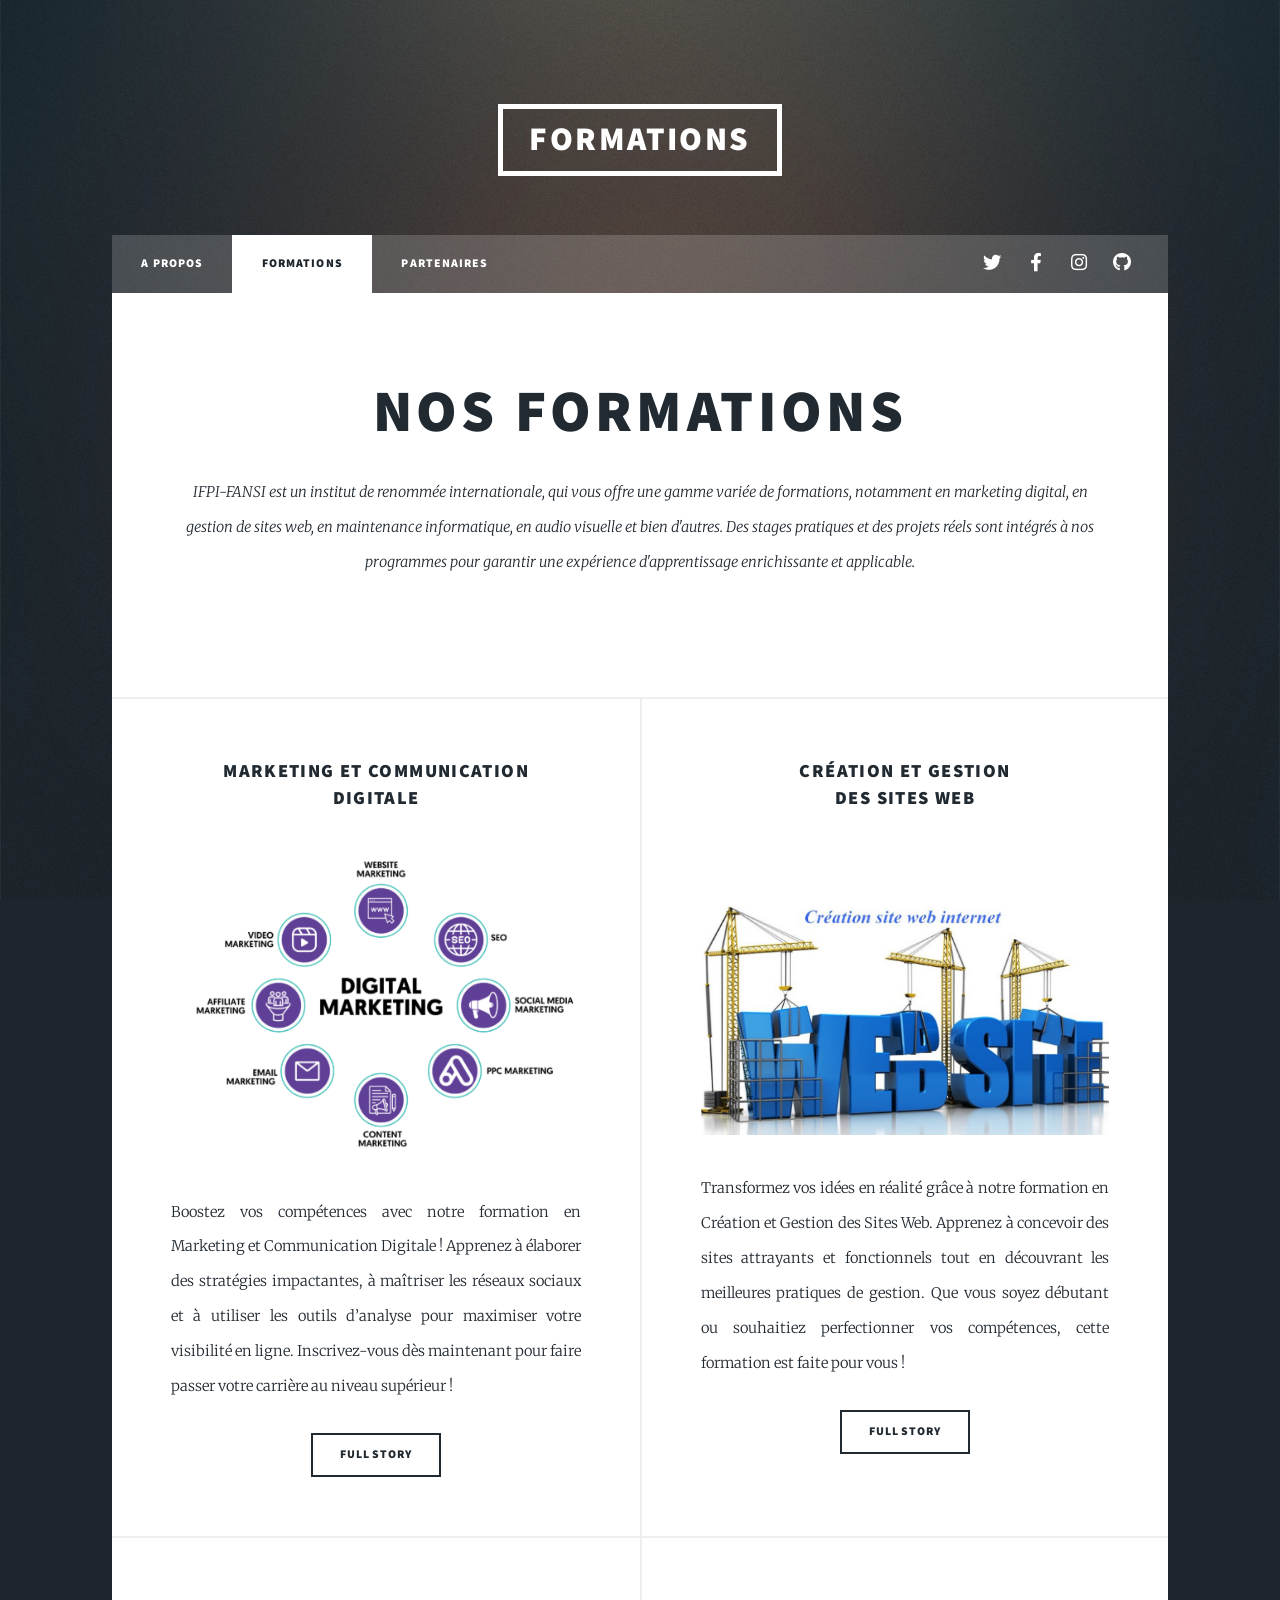
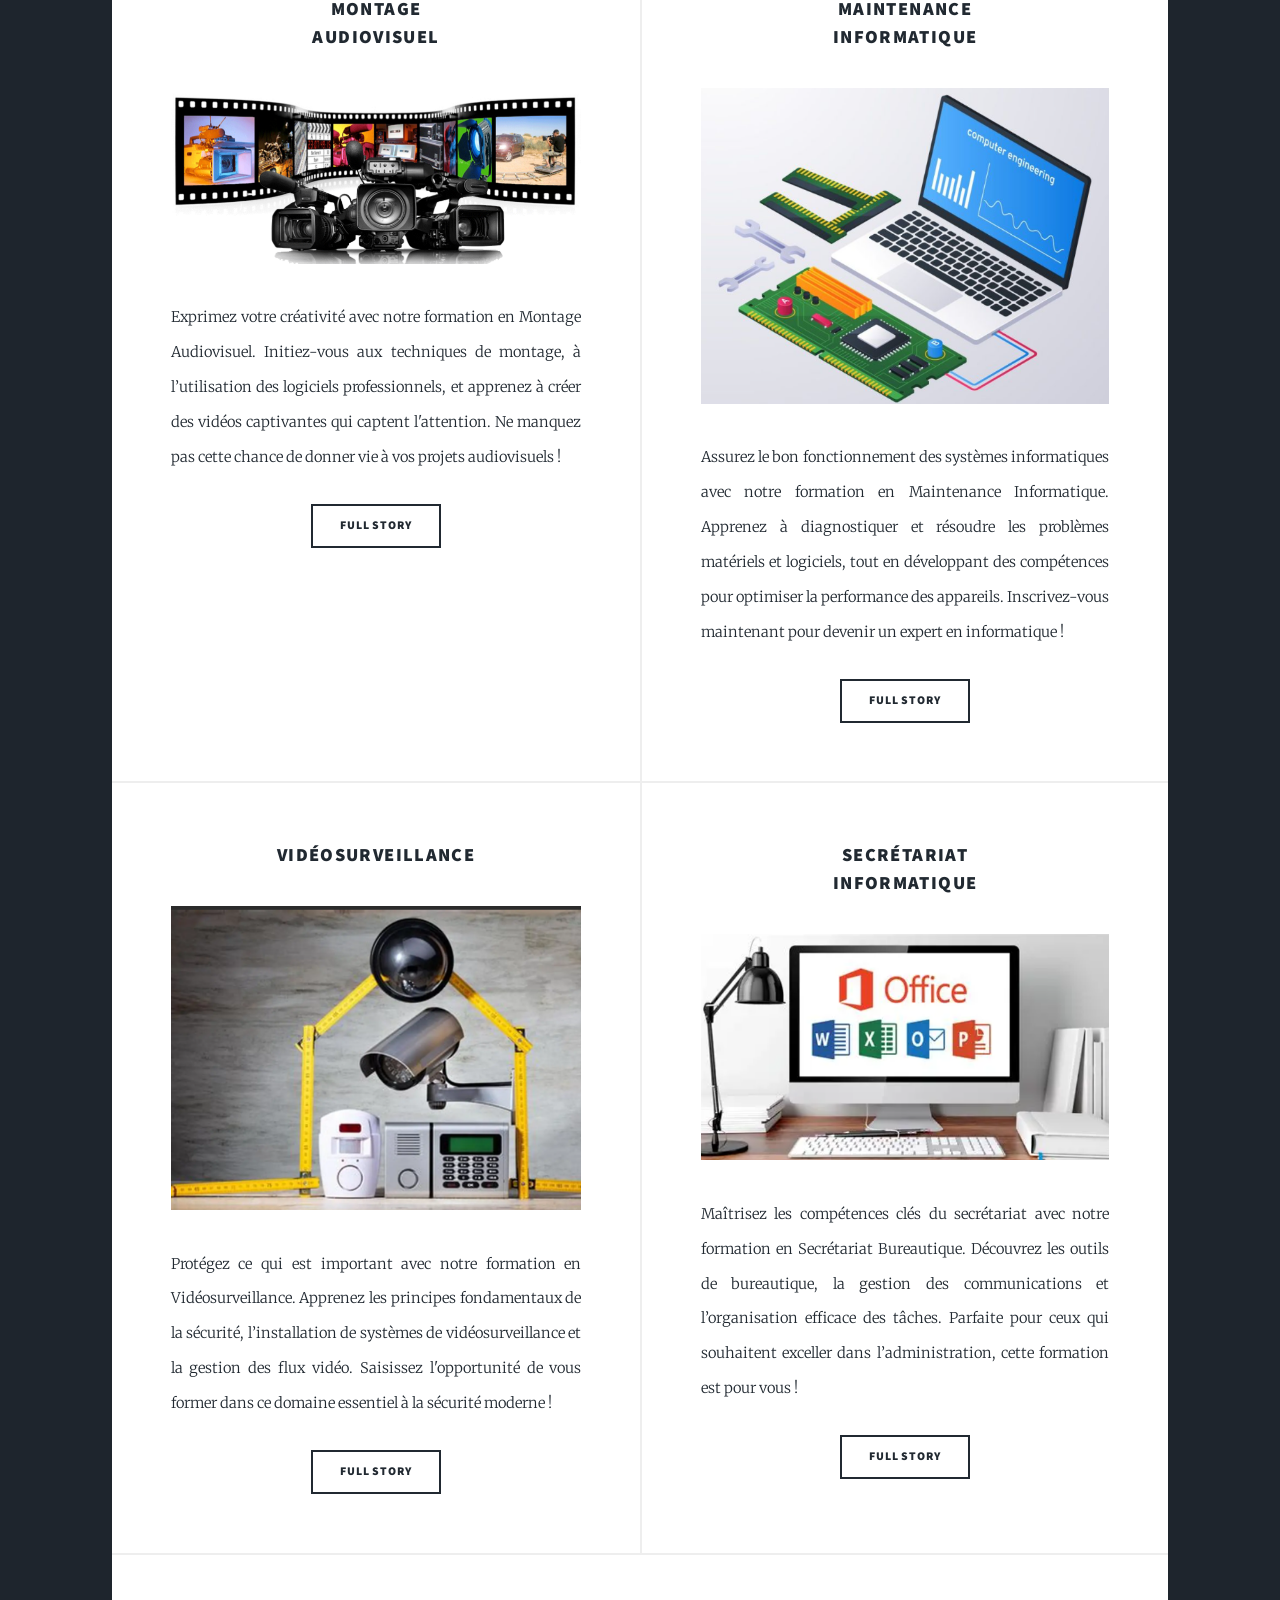
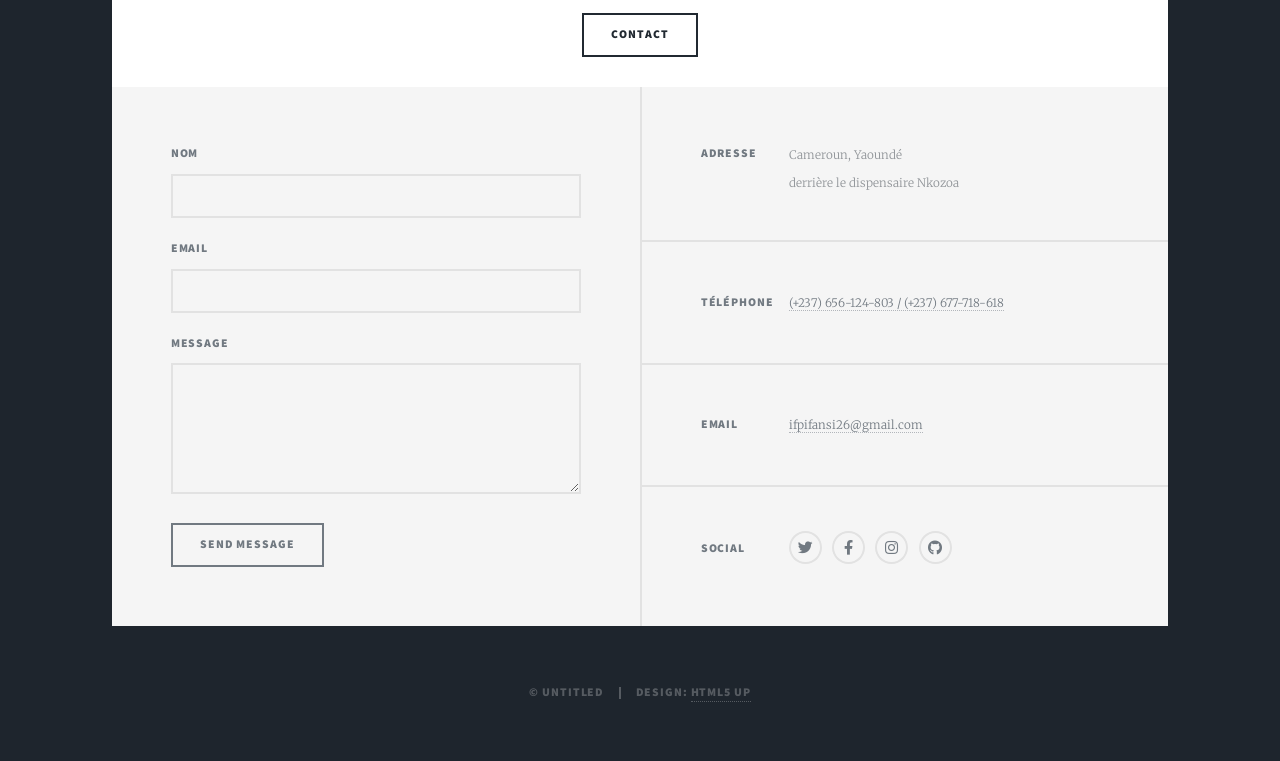
==== generic.html @ f1a2caee "first commit" ====
<!DOCTYPE HTML>
<!--
	Massively by HTML5 UP
	html5up.net | @ajlkn
	Free for personal and commercial use under the CCA 3.0 license (html5up.net/license)
-->
<html>
	<head>
		<title>Generic Page - Massively by HTML5 UP</title>
		<meta charset="utf-8" />
		<meta name="viewport" content="width=device-width, initial-scale=1, user-scalable=no" />
		<link rel="stylesheet" href="assets/css/main.css" />
		<noscript><link rel="stylesheet" href="assets/css/noscript.css" /></noscript>
	</head>
	<body class="is-preload">

		<!-- Wrapper -->
			<div id="wrapper">

				<!-- Header -->
					<header id="header">
						<a href="index.html" class="logo">Formations</a>
					</header>

				<!-- Nav -->
					<nav id="nav">
						<ul class="links">
							<li><a href="index.html">A PROPOS</a></li>
							<li class="active"><a href="generic.html">FORMATIONS</a></li>
							<li><a href="elements.html">PARTENAIRES</a></li>
						</ul>
						<ul class="icons">
							<li><a href="#" class="icon brands fa-twitter"><span class="label">Twitter</span></a></li>
							<li><a href="#" class="icon brands fa-facebook-f"><span class="label">Facebook</span></a></li>
							<li><a href="#" class="icon brands fa-instagram"><span class="label">Instagram</span></a></li>
							<li><a href="#" class="icon brands fa-github"><span class="label">GitHub</span></a></li>
						</ul>
					</nav>

				<!-- Main -->
					<div id="main">

						<!-- Post -->
						 	<article class="post featured">
								<header class="major">
									<h2><a href="#">Nos formations</a></h2>
									<p>IFPI-FANSI est un institut de renommée internationale, qui vous offre une gamme variée de formations,
										 notamment en marketing digital, en gestion de sites web, en maintenance informatique, en audio visuelle et bien d'autres. 
										Des stages pratiques et des projets réels sont intégrés à nos programmes pour garantir une expérience d'apprentissage enrichissante et applicable.</p>
								</header>
							</article>

						<!-- Posts -->
							<section class="posts">
								<article>
									<header>
										<h3><a href="#">marketing et communication <br />
										digitale</a></h3>
									</header>
									<a href="#" class="image fit"><img src="images/pic02.png" alt="" /></a>
									<p>Boostez vos compétences avec notre formation en Marketing et Communication Digitale ! Apprenez à élaborer des stratégies impactantes, à maîtriser les réseaux sociaux et à utiliser les outils d’analyse pour maximiser votre visibilité en ligne. Inscrivez-vous dès maintenant pour faire passer votre carrière au niveau supérieur !</p>
									<ul class="actions special">
										<li><a href="#" class="button">Full Story</a></li>
									</ul>
								</article>
								<article>
									<header>
										<h3><a href="#">création et gestion <br />
										des sites web</a></h3>
										<br />
									</header>
									<a href="#" class="image fit"><img src="images/pic03.png" alt="" /></a>
									<p>Transformez vos idées en réalité grâce à notre formation en Création et Gestion des Sites Web. Apprenez à concevoir des sites attrayants et fonctionnels tout en découvrant les meilleures pratiques de gestion. Que vous soyez débutant ou souhaitiez perfectionner vos compétences, cette formation est faite pour vous !</p>
									<ul class="actions special">
										<li><a href="#" class="button">Full Story</a></li>
									</ul>
								</article>
								<article>
									<header>
										
										<h3><a href="#">Montage<br />
										audiovisuel</a></h3>
									</header>
									<a href="#" class="image fit"><img src="images/pic04.png" alt="" /></a>
									<p>Exprimez votre créativité avec notre formation en Montage Audiovisuel. Initiez-vous aux techniques de montage, à l’utilisation des logiciels professionnels, et apprenez à créer des vidéos captivantes qui captent l'attention. Ne manquez pas cette chance de donner vie à vos projets audiovisuels !</p>
									<ul class="actions special">
										<li><a href="#" class="button">Full Story</a></li>
									</ul>
								</article>
								<article>
									<header>
										
										<h3><a href="#">maintenance <br />
										informatique</a></h3>
									</header>
									<a href="#" class="image fit"><img src="images/pic05.png" alt="" /></a>
									<p>Assurez le bon fonctionnement des systèmes informatiques avec notre formation en Maintenance Informatique. Apprenez à diagnostiquer et résoudre les problèmes matériels et logiciels, tout en développant des compétences pour optimiser la performance des appareils. Inscrivez-vous maintenant pour devenir un expert en informatique !</p>
									<ul class="actions special">
										<li><a href="#" class="button">Full Story</a></li>
									</ul>
								</article>
								<article>
									<header>
										
										<h3><a href="#">vidéosurveillance</a></h3>
									</header>
									<a href="#" class="image fit"><img src="images/pic06.png" alt="" /></a>
									<p>Protégez ce qui est important avec notre formation en Vidéosurveillance. Apprenez les principes fondamentaux de la sécurité, l’installation de systèmes de vidéosurveillance et la gestion des flux vidéo. Saisissez l'opportunité de vous former dans ce domaine essentiel à la sécurité moderne !</p>
									<ul class="actions special">
										<li><a href="#" class="button">Full Story</a></li>
									</ul>
								</article>
								<article>
									<header>
										
										<h3><a href="#">Secrétariat<br />
										informatique</a></h3>
									</header>
									<a href="#" class="image fit"><img src="images/pic07.png" alt="" /></a>
									<p>Maîtrisez les compétences clés du secrétariat avec notre formation en Secrétariat Bureautique. Découvrez les outils de bureautique, la gestion des communications et l’organisation efficace des tâches. Parfaite pour ceux qui souhaitent exceller dans l’administration, cette formation est pour vous !</p>
									<ul class="actions special">
										<li><a href="#" class="button">Full Story</a></li>
									</ul>
								</article>
							</section>

						<!-- Footer -->
						 <ul class="actions special">
										<li><a href="#" class="button">CONTACT</a></li>
									</ul>
							
							
					</div>

				<!-- Footer -->
					<footer id="footer">
						<section>
							<form method="post" action="#">
								<div class="fields">
									<div class="field">
										<label for="name">Nom</label>
										<input type="text" name="name" id="name" />
									</div>
									<div class="field">
										<label for="email">Email</label>
										<input type="text" name="email" id="email" />
									</div>
									<div class="field">
										<label for="message">Message</label>
										<textarea name="message" id="message" rows="3"></textarea>
									</div>
								</div>
								<ul class="actions">
									<li><input type="submit" value="Send Message" /></li>
								</ul>
							</form>
						</section>
						<section class="split contact">
							<section class="alt">
								<h3>Adresse</h3>
								<p>Cameroun, Yaoundé<br />
								derrière le dispensaire Nkozoa</p>
							</section>
							<section>
								<h3>Téléphone</h3>
								<p><a href="#"> (+237) 656-124-803 / (+237) 677-718-618</a></p>
							</section>
							<section>
								<h3>Email</h3>
								<p><a href="#">ifpifansi26@gmail.com</a></p>
							</section>
							<section>
								<h3>Social</h3>
								<ul class="icons alt">
									<li><a href="#" class="icon brands alt fa-twitter"><span class="label">Twitter</span></a></li>
									<li><a href="#" class="icon brands alt fa-facebook-f"><span class="label">Facebook</span></a></li>
									<li><a href="#" class="icon brands alt fa-instagram"><span class="label">Instagram</span></a></li>
									<li><a href="#" class="icon brands alt fa-github"><span class="label">GitHub</span></a></li>
								</ul>
							</section>
						</section>
					</footer>

				<!-- Copyright -->
					<div id="copyright">
						<ul><li>&copy; Untitled</li><li>Design: <a href="https://html5up.net">HTML5 UP</a></li></ul>
					</div>

			</div>

		<!-- Scripts -->
			<script src="assets/js/jquery.min.js"></script>
			<script src="assets/js/jquery.scrollex.min.js"></script>
			<script src="assets/js/jquery.scrolly.min.js"></script>
			<script src="assets/js/browser.min.js"></script>
			<script src="assets/js/breakpoints.min.js"></script>
			<script src="assets/js/util.js"></script>
			<script src="assets/js/main.js"></script>

	</body>
</html>
---- assets/css/main.css ----
@import url(fontawesome-all.min.css);
@import url("https://fonts.googleapis.com/css?family=Merriweather:300,700,300italic,700italic|Source+Sans+Pro:900");

/*
	Massively by HTML5 UP
	html5up.net | @ajlkn
	Free for personal and commercial use under the CCA 3.0 license (html5up.net/license)
*/

html, body, div, span, applet, object,
iframe, h1, h2, h3, h4, h5, h6, p, blockquote,
pre, a, abbr, acronym, address, big, cite,
code, del, dfn, em, img, ins, kbd, q, s, samp,
small, strike, strong, sub, sup, tt, var, b,
u, i, center, dl, dt, dd, ol, ul, li, fieldset,
form, label, legend, table, caption, tbody,
tfoot, thead, tr, th, td, article, aside,
canvas, details, embed, figure, figcaption,
footer, header, hgroup, menu, nav, output, ruby,
section, summary, time, mark, audio, video {
	margin: 0;
	padding: 0;
	border: 0;
	font-size: 100%;
	font: inherit;
	vertical-align: baseline;}

article, aside, details, figcaption, figure,
footer, header, hgroup, menu, nav, section {
	display: block;}
.background-color {
    background-color: #ffcc00; /* Couleur choisie */
}
body {
	line-height: 1;
}

ol, ul {
	list-style: none;
}

blockquote, q {
	quotes: none;
}

	blockquote:before, blockquote:after, q:before, q:after {
		content: '';
		content: none;
	}

table {
	border-collapse: collapse;
	border-spacing: 0;
}

body {
	-webkit-text-size-adjust: none;
}

mark {
	background-color: transparent;
	color: inherit;
}

input::-moz-focus-inner {
	border: 0;
	padding: 0;
}

input, select, textarea {
	-moz-appearance: none;
	-webkit-appearance: none;
	-ms-appearance: none;
	appearance: none;
}

/* Basic */

	@-ms-viewport {
		width: device-width;
	}

	body {
		-ms-overflow-style: scrollbar;
	}

	@media screen and (max-width: 480px) {

		html, body {
			min-width: 320px;
		}

	}

	html {
		box-sizing: border-box;
	}

	*, *:before, *:after {
		box-sizing: inherit;
	}

	body {
		background-color: #1e252d;
	}

		body.is-preload *, body.is-preload *:before, body.is-preload *:after {
			-moz-animation: none !important;
			-webkit-animation: none !important;
			-ms-animation: none !important;
			animation: none !important;
			-moz-transition: none !important;
			-webkit-transition: none !important;
			-ms-transition: none !important;
			transition: none !important;
		}

/* Type */

	html {
		font-size: 16pt;
	}

		@media screen and (max-width: 1680px) {

			html {
				font-size: 12pt;
			}

		}

		@media screen and (max-width: 1280px) {

			html {
				font-size: 11pt;
			}

		}

		@media screen and (max-width: 360px) {

			html {
				font-size: 10pt;
			}

		}

	body {
		color: #212931;
	}

	body, input, select, textarea {
		font-family: "Merriweather", Georgia, serif;
		font-weight: 300;
		font-size: 1rem;
		line-height: 2.375;
	}

	a {
		-moz-transition: color 0.2s ease-in-out, background-color 0.2s ease-in-out, border-color 0.2s ease-in-out, box-shadow 0.2s ease-in-out;
		-webkit-transition: color 0.2s ease-in-out, background-color 0.2s ease-in-out, border-color 0.2s ease-in-out, box-shadow 0.2s ease-in-out;
		-ms-transition: color 0.2s ease-in-out, background-color 0.2s ease-in-out, border-color 0.2s ease-in-out, box-shadow 0.2s ease-in-out;
		transition: color 0.2s ease-in-out, background-color 0.2s ease-in-out, border-color 0.2s ease-in-out, box-shadow 0.2s ease-in-out;
		border-bottom: dotted 1px;
		text-decoration: none;
	}

		a:hover {
			border-bottom-color: transparent;
		}

	strong, b {
		font-weight: 600;
	}

	em, i {
		font-style: italic;
	}

	p {
		text-align: justify;
		margin: 0 0 2rem 0;
	}

	h1, h2, h3, h4, h5, h6 {
		font-family: "Source Sans Pro", Helvetica, sans-serif;
		font-weight: 900;
		line-height: 1.5;
		letter-spacing: 0.075em;
		text-transform: uppercase;
		margin: 0 0 1rem 0;
	}

		h1 a, h2 a, h3 a, h4 a, h5 a, h6 a {
			border-bottom: 0;
			color: inherit;
			text-decoration: none;
		}

	h1 {
		font-size: 4rem;
		line-height: 1.1;
		margin: 0 0 2rem 0;
	}

	h2 {
		font-size: 1.75rem;
		line-height: 1.3;
		margin: 0 0 1.5rem 0;
	}

	h3 {
		font-size: 1.25rem;
		margin: 0 0 1.5rem 0;
	}

	h4 {
		font-size: 1rem;
	}

	h5 {
		font-size: 0.9rem;
	}

	h6 {
		font-size: 0.8rem;
	}

	sub {
		font-size: 0.8rem;
		position: relative;
		top: 0.5rem;
	}

	sup {
		font-size: 0.8rem;
		position: relative;
		top: -0.5rem;
	}

	blockquote {
		border-left: solid 4px;
		font-style: italic;
		margin: 0 0 2rem 0;
		padding: 0.5rem 0 0.5rem 2rem;
	}

	code {
		border: solid 2px;
		font-family: "Courier New", monospace;
		font-size: 0.9rem;
		margin: 0 0.25rem;
		padding: 0.25rem 0.65rem;
	}

	pre {
		-webkit-overflow-scrolling: touch;
		font-family: "Courier New", monospace;
		font-size: 0.9rem;
		margin: 0 0 2rem 0;
	}

		pre code {
			display: block;
			line-height: 1.75;
			padding: 1rem 1.5rem;
			overflow-x: auto;
		}

	hr {
		border: 0;
		border-bottom: solid 2px;
		margin: 3rem 0;
	}

		hr.major {
			margin: 5rem 0;
		}

	.align-left {
		text-align: left;
	}

	.align-center {
		text-align: center;
	}

	.align-right {
		text-align: right;
	}

	input, select, textarea {
		color: #212931;
	}

	a {
		color: #212931;
		border-bottom-color: rgba(33, 41, 49, 0.5);
	}

		a:hover {
			border-bottom-color: transparent;
			color: #18bfef !important;
		}

	strong, b {
		color: #212931;
	}

	h1, h2, h3, h4, h5, h6 {
		color: #212931;
	}

	blockquote {
		border-left-color: #eeeeee;
	}

	code {
		background: rgba(220, 220, 220, 0.25);
		border-color: #eeeeee;
	}

	hr {
		border-bottom-color: #eeeeee;
	}

/* Row */

	.row {
		display: flex;
		flex-wrap: wrap;
		box-sizing: border-box;
		align-items: stretch;
	}

		.row > * {
			box-sizing: border-box;
		}

		.row.gtr-uniform > * > :last-child {
			margin-bottom: 0;
		}

		.row.aln-left {
			justify-content: flex-start;
		}

		.row.aln-center {
			justify-content: center;
		}

		.row.aln-right {
			justify-content: flex-end;
		}

		.row.aln-top {
			align-items: flex-start;
		}

		.row.aln-middle {
			align-items: center;
		}

		.row.aln-bottom {
			align-items: flex-end;
		}

		.row > .imp {
			order: -1;
		}

		.row > .col-1 {
			width: 8.33333%;
		}

		.row > .off-1 {
			margin-left: 8.33333%;
		}

		.row > .col-2 {
			width: 16.66667%;
		}

		.row > .off-2 {
			margin-left: 16.66667%;
		}

		.row > .col-3 {
			width: 25%;
		}

		.row > .off-3 {
			margin-left: 25%;
		}

		.row > .col-4 {
			width: 33.33333%;
		}

		.row > .off-4 {
			margin-left: 33.33333%;
		}

		.row > .col-5 {
			width: 41.66667%;
		}

		.row > .off-5 {
			margin-left: 41.66667%;
		}

		.row > .col-6 {
			width: 50%;
		}

		.row > .off-6 {
			margin-left: 50%;
		}

		.row > .col-7 {
			width: 58.33333%;
		}

		.row > .off-7 {
			margin-left: 58.33333%;
		}

		.row > .col-8 {
			width: 66.66667%;
		}

		.row > .off-8 {
			margin-left: 66.66667%;
		}

		.row > .col-9 {
			width: 75%;
		}

		.row > .off-9 {
			margin-left: 75%;
		}

		.row > .col-10 {
			width: 83.33333%;
		}

		.row > .off-10 {
			margin-left: 83.33333%;
		}

		.row > .col-11 {
			width: 91.66667%;
		}

		.row > .off-11 {
			margin-left: 91.66667%;
		}

		.row > .col-12 {
			width: 100%;
		}

		.row > .off-12 {
			margin-left: 100%;
		}

		.row.gtr-0 {
			margin-top: 0;
			margin-left: 0rem;
		}

			.row.gtr-0 > * {
				padding: 0 0 0 0rem;
			}

			.row.gtr-0.gtr-uniform {
				margin-top: 0rem;
			}

				.row.gtr-0.gtr-uniform > * {
					padding-top: 0rem;
				}

		.row.gtr-25 {
			margin-top: 0;
			margin-left: -0.375rem;
		}

			.row.gtr-25 > * {
				padding: 0 0 0 0.375rem;
			}

			.row.gtr-25.gtr-uniform {
				margin-top: -0.375rem;
			}

				.row.gtr-25.gtr-uniform > * {
					padding-top: 0.375rem;
				}

		.row.gtr-50 {
			margin-top: 0;
			margin-left: -0.75rem;
		}

			.row.gtr-50 > * {
				padding: 0 0 0 0.75rem;
			}

			.row.gtr-50.gtr-uniform {
				margin-top: -0.75rem;
			}

				.row.gtr-50.gtr-uniform > * {
					padding-top: 0.75rem;
				}

		.row {
			margin-top: 0;
			margin-left: -1.5rem;
		}

			.row > * {
				padding: 0 0 0 1.5rem;
			}

			.row.gtr-uniform {
				margin-top: -1.5rem;
			}

				.row.gtr-uniform > * {
					padding-top: 1.5rem;
				}

		.row.gtr-150 {
			margin-top: 0;
			margin-left: -2.25rem;
		}

			.row.gtr-150 > * {
				padding: 0 0 0 2.25rem;
			}

			.row.gtr-150.gtr-uniform {
				margin-top: -2.25rem;
			}

				.row.gtr-150.gtr-uniform > * {
					padding-top: 2.25rem;
				}

		.row.gtr-200 {
			margin-top: 0;
			margin-left: -3rem;
		}

			.row.gtr-200 > * {
				padding: 0 0 0 3rem;
			}

			.row.gtr-200.gtr-uniform {
				margin-top: -3rem;
			}

				.row.gtr-200.gtr-uniform > * {
					padding-top: 3rem;
				}

		@media screen and (max-width: 1680px) {

			.row {
				display: flex;
				flex-wrap: wrap;
				box-sizing: border-box;
				align-items: stretch;
			}

				.row > * {
					box-sizing: border-box;
				}

				.row.gtr-uniform > * > :last-child {
					margin-bottom: 0;
				}

				.row.aln-left {
					justify-content: flex-start;
				}

				.row.aln-center {
					justify-content: center;
				}

				.row.aln-right {
					justify-content: flex-end;
				}

				.row.aln-top {
					align-items: flex-start;
				}

				.row.aln-middle {
					align-items: center;
				}

				.row.aln-bottom {
					align-items: flex-end;
				}

				.row > .imp-xlarge {
					order: -1;
				}

				.row > .col-1-xlarge {
					width: 8.33333%;
				}

				.row > .off-1-xlarge {
					margin-left: 8.33333%;
				}

				.row > .col-2-xlarge {
					width: 16.66667%;
				}

				.row > .off-2-xlarge {
					margin-left: 16.66667%;
				}

				.row > .col-3-xlarge {
					width: 25%;
				}

				.row > .off-3-xlarge {
					margin-left: 25%;
				}

				.row > .col-4-xlarge {
					width: 33.33333%;
				}

				.row > .off-4-xlarge {
					margin-left: 33.33333%;
				}

				.row > .col-5-xlarge {
					width: 41.66667%;
				}

				.row > .off-5-xlarge {
					margin-left: 41.66667%;
				}

				.row > .col-6-xlarge {
					width: 50%;
				}

				.row > .off-6-xlarge {
					margin-left: 50%;
				}

				.row > .col-7-xlarge {
					width: 58.33333%;
				}

				.row > .off-7-xlarge {
					margin-left: 58.33333%;
				}

				.row > .col-8-xlarge {
					width: 66.66667%;
				}

				.row > .off-8-xlarge {
					margin-left: 66.66667%;
				}

				.row > .col-9-xlarge {
					width: 75%;
				}

				.row > .off-9-xlarge {
					margin-left: 75%;
				}

				.row > .col-10-xlarge {
					width: 83.33333%;
				}

				.row > .off-10-xlarge {
					margin-left: 83.33333%;
				}

				.row > .col-11-xlarge {
					width: 91.66667%;
				}

				.row > .off-11-xlarge {
					margin-left: 91.66667%;
				}

				.row > .col-12-xlarge {
					width: 100%;
				}

				.row > .off-12-xlarge {
					margin-left: 100%;
				}

				.row.gtr-0 {
					margin-top: 0;
					margin-left: 0rem;
				}

					.row.gtr-0 > * {
						padding: 0 0 0 0rem;
					}

					.row.gtr-0.gtr-uniform {
						margin-top: 0rem;
					}

						.row.gtr-0.gtr-uniform > * {
							padding-top: 0rem;
						}

				.row.gtr-25 {
					margin-top: 0;
					margin-left: -0.375rem;
				}

					.row.gtr-25 > * {
						padding: 0 0 0 0.375rem;
					}

					.row.gtr-25.gtr-uniform {
						margin-top: -0.375rem;
					}

						.row.gtr-25.gtr-uniform > * {
							padding-top: 0.375rem;
						}

				.row.gtr-50 {
					margin-top: 0;
					margin-left: -0.75rem;
				}

					.row.gtr-50 > * {
						padding: 0 0 0 0.75rem;
					}

					.row.gtr-50.gtr-uniform {
						margin-top: -0.75rem;
					}

						.row.gtr-50.gtr-uniform > * {
							padding-top: 0.75rem;
						}

				.row {
					margin-top: 0;
					margin-left: -1.5rem;
				}

					.row > * {
						padding: 0 0 0 1.5rem;
					}

					.row.gtr-uniform {
						margin-top: -1.5rem;
					}

						.row.gtr-uniform > * {
							padding-top: 1.5rem;
						}

				.row.gtr-150 {
					margin-top: 0;
					margin-left: -2.25rem;
				}

					.row.gtr-150 > * {
						padding: 0 0 0 2.25rem;
					}

					.row.gtr-150.gtr-uniform {
						margin-top: -2.25rem;
					}

						.row.gtr-150.gtr-uniform > * {
							padding-top: 2.25rem;
						}

				.row.gtr-200 {
					margin-top: 0;
					margin-left: -3rem;
				}

					.row.gtr-200 > * {
						padding: 0 0 0 3rem;
					}

					.row.gtr-200.gtr-uniform {
						margin-top: -3rem;
					}

						.row.gtr-200.gtr-uniform > * {
							padding-top: 3rem;
						}

		}

		@media screen and (max-width: 1280px) {

			.row {
				display: flex;
				flex-wrap: wrap;
				box-sizing: border-box;
				align-items: stretch;
			}

				.row > * {
					box-sizing: border-box;
				}

				.row.gtr-uniform > * > :last-child {
					margin-bottom: 0;
				}

				.row.aln-left {
					justify-content: flex-start;
				}

				.row.aln-center {
					justify-content: center;
				}

				.row.aln-right {
					justify-content: flex-end;
				}

				.row.aln-top {
					align-items: flex-start;
				}

				.row.aln-middle {
					align-items: center;
				}

				.row.aln-bottom {
					align-items: flex-end;
				}

				.row > .imp-large {
					order: -1;
				}

				.row > .col-1-large {
					width: 8.33333%;
				}

				.row > .off-1-large {
					margin-left: 8.33333%;
				}

				.row > .col-2-large {
					width: 16.66667%;
				}

				.row > .off-2-large {
					margin-left: 16.66667%;
				}

				.row > .col-3-large {
					width: 25%;
				}

				.row > .off-3-large {
					margin-left: 25%;
				}

				.row > .col-4-large {
					width: 33.33333%;
				}

				.row > .off-4-large {
					margin-left: 33.33333%;
				}

				.row > .col-5-large {
					width: 41.66667%;
				}

				.row > .off-5-large {
					margin-left: 41.66667%;
				}

				.row > .col-6-large {
					width: 50%;
				}

				.row > .off-6-large {
					margin-left: 50%;
				}

				.row > .col-7-large {
					width: 58.33333%;
				}

				.row > .off-7-large {
					margin-left: 58.33333%;
				}

				.row > .col-8-large {
					width: 66.66667%;
				}

				.row > .off-8-large {
					margin-left: 66.66667%;
				}

				.row > .col-9-large {
					width: 75%;
				}

				.row > .off-9-large {
					margin-left: 75%;
				}

				.row > .col-10-large {
					width: 83.33333%;
				}

				.row > .off-10-large {
					margin-left: 83.33333%;
				}

				.row > .col-11-large {
					width: 91.66667%;
				}

				.row > .off-11-large {
					margin-left: 91.66667%;
				}

				.row > .col-12-large {
					width: 100%;
				}

				.row > .off-12-large {
					margin-left: 100%;
				}

				.row.gtr-0 {
					margin-top: 0;
					margin-left: 0rem;
				}

					.row.gtr-0 > * {
						padding: 0 0 0 0rem;
					}

					.row.gtr-0.gtr-uniform {
						margin-top: 0rem;
					}

						.row.gtr-0.gtr-uniform > * {
							padding-top: 0rem;
						}

				.row.gtr-25 {
					margin-top: 0;
					margin-left: -0.375rem;
				}

					.row.gtr-25 > * {
						padding: 0 0 0 0.375rem;
					}

					.row.gtr-25.gtr-uniform {
						margin-top: -0.375rem;
					}

						.row.gtr-25.gtr-uniform > * {
							padding-top: 0.375rem;
						}

				.row.gtr-50 {
					margin-top: 0;
					margin-left: -0.75rem;
				}

					.row.gtr-50 > * {
						padding: 0 0 0 0.75rem;
					}

					.row.gtr-50.gtr-uniform {
						margin-top: -0.75rem;
					}

						.row.gtr-50.gtr-uniform > * {
							padding-top: 0.75rem;
						}

				.row {
					margin-top: 0;
					margin-left: -1.5rem;
				}

					.row > * {
						padding: 0 0 0 1.5rem;
					}

					.row.gtr-uniform {
						margin-top: -1.5rem;
					}

						.row.gtr-uniform > * {
							padding-top: 1.5rem;
						}

				.row.gtr-150 {
					margin-top: 0;
					margin-left: -2.25rem;
				}

					.row.gtr-150 > * {
						padding: 0 0 0 2.25rem;
					}

					.row.gtr-150.gtr-uniform {
						margin-top: -2.25rem;
					}

						.row.gtr-150.gtr-uniform > * {
							padding-top: 2.25rem;
						}

				.row.gtr-200 {
					margin-top: 0;
					margin-left: -3rem;
				}

					.row.gtr-200 > * {
						padding: 0 0 0 3rem;
					}

					.row.gtr-200.gtr-uniform {
						margin-top: -3rem;
					}

						.row.gtr-200.gtr-uniform > * {
							padding-top: 3rem;
						}

		}

		@media screen and (max-width: 980px) {

			.row {
				display: flex;
				flex-wrap: wrap;
				box-sizing: border-box;
				align-items: stretch;
			}

				.row > * {
					box-sizing: border-box;
				}

				.row.gtr-uniform > * > :last-child {
					margin-bottom: 0;
				}

				.row.aln-left {
					justify-content: flex-start;
				}

				.row.aln-center {
					justify-content: center;
				}

				.row.aln-right {
					justify-content: flex-end;
				}

				.row.aln-top {
					align-items: flex-start;
				}

				.row.aln-middle {
					align-items: center;
				}

				.row.aln-bottom {
					align-items: flex-end;
				}

				.row > .imp-medium {
					order: -1;
				}

				.row > .col-1-medium {
					width: 8.33333%;
				}

				.row > .off-1-medium {
					margin-left: 8.33333%;
				}

				.row > .col-2-medium {
					width: 16.66667%;
				}

				.row > .off-2-medium {
					margin-left: 16.66667%;
				}

				.row > .col-3-medium {
					width: 25%;
				}

				.row > .off-3-medium {
					margin-left: 25%;
				}

				.row > .col-4-medium {
					width: 33.33333%;
				}

				.row > .off-4-medium {
					margin-left: 33.33333%;
				}

				.row > .col-5-medium {
					width: 41.66667%;
				}

				.row > .off-5-medium {
					margin-left: 41.66667%;
				}

				.row > .col-6-medium {
					width: 50%;
				}

				.row > .off-6-medium {
					margin-left: 50%;
				}

				.row > .col-7-medium {
					width: 58.33333%;
				}

				.row > .off-7-medium {
					margin-left: 58.33333%;
				}

				.row > .col-8-medium {
					width: 66.66667%;
				}

				.row > .off-8-medium {
					margin-left: 66.66667%;
				}

				.row > .col-9-medium {
					width: 75%;
				}

				.row > .off-9-medium {
					margin-left: 75%;
				}

				.row > .col-10-medium {
					width: 83.33333%;
				}

				.row > .off-10-medium {
					margin-left: 83.33333%;
				}

				.row > .col-11-medium {
					width: 91.66667%;
				}

				.row > .off-11-medium {
					margin-left: 91.66667%;
				}

				.row > .col-12-medium {
					width: 100%;
				}

				.row > .off-12-medium {
					margin-left: 100%;
				}

				.row.gtr-0 {
					margin-top: 0;
					margin-left: 0rem;
				}

					.row.gtr-0 > * {
						padding: 0 0 0 0rem;
					}

					.row.gtr-0.gtr-uniform {
						margin-top: 0rem;
					}

						.row.gtr-0.gtr-uniform > * {
							padding-top: 0rem;
						}

				.row.gtr-25 {
					margin-top: 0;
					margin-left: -0.375rem;
				}

					.row.gtr-25 > * {
						padding: 0 0 0 0.375rem;
					}

					.row.gtr-25.gtr-uniform {
						margin-top: -0.375rem;
					}

						.row.gtr-25.gtr-uniform > * {
							padding-top: 0.375rem;
						}

				.row.gtr-50 {
					margin-top: 0;
					margin-left: -0.75rem;
				}

					.row.gtr-50 > * {
						padding: 0 0 0 0.75rem;
					}

					.row.gtr-50.gtr-uniform {
						margin-top: -0.75rem;
					}

						.row.gtr-50.gtr-uniform > * {
							padding-top: 0.75rem;
						}

				.row {
					margin-top: 0;
					margin-left: -1.5rem;
				}

					.row > * {
						padding: 0 0 0 1.5rem;
					}

					.row.gtr-uniform {
						margin-top: -1.5rem;
					}

						.row.gtr-uniform > * {
							padding-top: 1.5rem;
						}

				.row.gtr-150 {
					margin-top: 0;
					margin-left: -2.25rem;
				}

					.row.gtr-150 > * {
						padding: 0 0 0 2.25rem;
					}

					.row.gtr-150.gtr-uniform {
						margin-top: -2.25rem;
					}

						.row.gtr-150.gtr-uniform > * {
							padding-top: 2.25rem;
						}

				.row.gtr-200 {
					margin-top: 0;
					margin-left: -3rem;
				}

					.row.gtr-200 > * {
						padding: 0 0 0 3rem;
					}

					.row.gtr-200.gtr-uniform {
						margin-top: -3rem;
					}

						.row.gtr-200.gtr-uniform > * {
							padding-top: 3rem;
						}

		}

		@media screen and (max-width: 736px) {

			.row {
				display: flex;
				flex-wrap: wrap;
				box-sizing: border-box;
				align-items: stretch;
			}

				.row > * {
					box-sizing: border-box;
				}

				.row.gtr-uniform > * > :last-child {
					margin-bottom: 0;
				}

				.row.aln-left {
					justify-content: flex-start;
				}

				.row.aln-center {
					justify-content: center;
				}

				.row.aln-right {
					justify-content: flex-end;
				}

				.row.aln-top {
					align-items: flex-start;
				}

				.row.aln-middle {
					align-items: center;
				}

				.row.aln-bottom {
					align-items: flex-end;
				}

				.row > .imp-small {
					order: -1;
				}

				.row > .col-1-small {
					width: 8.33333%;
				}

				.row > .off-1-small {
					margin-left: 8.33333%;
				}

				.row > .col-2-small {
					width: 16.66667%;
				}

				.row > .off-2-small {
					margin-left: 16.66667%;
				}

				.row > .col-3-small {
					width: 25%;
				}

				.row > .off-3-small {
					margin-left: 25%;
				}

				.row > .col-4-small {
					width: 33.33333%;
				}

				.row > .off-4-small {
					margin-left: 33.33333%;
				}

				.row > .col-5-small {
					width: 41.66667%;
				}

				.row > .off-5-small {
					margin-left: 41.66667%;
				}

				.row > .col-6-small {
					width: 50%;
				}

				.row > .off-6-small {
					margin-left: 50%;
				}

				.row > .col-7-small {
					width: 58.33333%;
				}

				.row > .off-7-small {
					margin-left: 58.33333%;
				}

				.row > .col-8-small {
					width: 66.66667%;
				}

				.row > .off-8-small {
					margin-left: 66.66667%;
				}

				.row > .col-9-small {
					width: 75%;
				}

				.row > .off-9-small {
					margin-left: 75%;
				}

				.row > .col-10-small {
					width: 83.33333%;
				}

				.row > .off-10-small {
					margin-left: 83.33333%;
				}

				.row > .col-11-small {
					width: 91.66667%;
				}

				.row > .off-11-small {
					margin-left: 91.66667%;
				}

				.row > .col-12-small {
					width: 100%;
				}

				.row > .off-12-small {
					margin-left: 100%;
				}

				.row.gtr-0 {
					margin-top: 0;
					margin-left: 0rem;
				}

					.row.gtr-0 > * {
						padding: 0 0 0 0rem;
					}

					.row.gtr-0.gtr-uniform {
						margin-top: 0rem;
					}

						.row.gtr-0.gtr-uniform > * {
							padding-top: 0rem;
						}

				.row.gtr-25 {
					margin-top: 0;
					margin-left: -0.375rem;
				}

					.row.gtr-25 > * {
						padding: 0 0 0 0.375rem;
					}

					.row.gtr-25.gtr-uniform {
						margin-top: -0.375rem;
					}

						.row.gtr-25.gtr-uniform > * {
							padding-top: 0.375rem;
						}

				.row.gtr-50 {
					margin-top: 0;
					margin-left: -0.75rem;
				}

					.row.gtr-50 > * {
						padding: 0 0 0 0.75rem;
					}

					.row.gtr-50.gtr-uniform {
						margin-top: -0.75rem;
					}

						.row.gtr-50.gtr-uniform > * {
							padding-top: 0.75rem;
						}

				.row {
					margin-top: 0;
					margin-left: -1.5rem;
				}

					.row > * {
						padding: 0 0 0 1.5rem;
					}

					.row.gtr-uniform {
						margin-top: -1.5rem;
					}

						.row.gtr-uniform > * {
							padding-top: 1.5rem;
						}

				.row.gtr-150 {
					margin-top: 0;
					margin-left: -2.25rem;
				}

					.row.gtr-150 > * {
						padding: 0 0 0 2.25rem;
					}

					.row.gtr-150.gtr-uniform {
						margin-top: -2.25rem;
					}

						.row.gtr-150.gtr-uniform > * {
							padding-top: 2.25rem;
						}

				.row.gtr-200 {
					margin-top: 0;
					margin-left: -3rem;
				}

					.row.gtr-200 > * {
						padding: 0 0 0 3rem;
					}

					.row.gtr-200.gtr-uniform {
						margin-top: -3rem;
					}

						.row.gtr-200.gtr-uniform > * {
							padding-top: 3rem;
						}

		}

		@media screen and (max-width: 480px) {

			.row {
				display: flex;
				flex-wrap: wrap;
				box-sizing: border-box;
				align-items: stretch;
			}

				.row > * {
					box-sizing: border-box;
				}

				.row.gtr-uniform > * > :last-child {
					margin-bottom: 0;
				}

				.row.aln-left {
					justify-content: flex-start;
				}

				.row.aln-center {
					justify-content: center;
				}

				.row.aln-right {
					justify-content: flex-end;
				}

				.row.aln-top {
					align-items: flex-start;
				}

				.row.aln-middle {
					align-items: center;
				}

				.row.aln-bottom {
					align-items: flex-end;
				}

				.row > .imp-xsmall {
					order: -1;
				}

				.row > .col-1-xsmall {
					width: 8.33333%;
				}

				.row > .off-1-xsmall {
					margin-left: 8.33333%;
				}

				.row > .col-2-xsmall {
					width: 16.66667%;
				}

				.row > .off-2-xsmall {
					margin-left: 16.66667%;
				}

				.row > .col-3-xsmall {
					width: 25%;
				}

				.row > .off-3-xsmall {
					margin-left: 25%;
				}

				.row > .col-4-xsmall {
					width: 33.33333%;
				}

				.row > .off-4-xsmall {
					margin-left: 33.33333%;
				}

				.row > .col-5-xsmall {
					width: 41.66667%;
				}

				.row > .off-5-xsmall {
					margin-left: 41.66667%;
				}

				.row > .col-6-xsmall {
					width: 50%;
				}

				.row > .off-6-xsmall {
					margin-left: 50%;
				}

				.row > .col-7-xsmall {
					width: 58.33333%;
				}

				.row > .off-7-xsmall {
					margin-left: 58.33333%;
				}

				.row > .col-8-xsmall {
					width: 66.66667%;
				}

				.row > .off-8-xsmall {
					margin-left: 66.66667%;
				}

				.row > .col-9-xsmall {
					width: 75%;
				}

				.row > .off-9-xsmall {
					margin-left: 75%;
				}

				.row > .col-10-xsmall {
					width: 83.33333%;
				}

				.row > .off-10-xsmall {
					margin-left: 83.33333%;
				}

				.row > .col-11-xsmall {
					width: 91.66667%;
				}

				.row > .off-11-xsmall {
					margin-left: 91.66667%;
				}

				.row > .col-12-xsmall {
					width: 100%;
				}

				.row > .off-12-xsmall {
					margin-left: 100%;
				}

				.row.gtr-0 {
					margin-top: 0;
					margin-left: 0rem;
				}

					.row.gtr-0 > * {
						padding: 0 0 0 0rem;
					}

					.row.gtr-0.gtr-uniform {
						margin-top: 0rem;
					}

						.row.gtr-0.gtr-uniform > * {
							padding-top: 0rem;
						}

				.row.gtr-25 {
					margin-top: 0;
					margin-left: -0.375rem;
				}

					.row.gtr-25 > * {
						padding: 0 0 0 0.375rem;
					}

					.row.gtr-25.gtr-uniform {
						margin-top: -0.375rem;
					}

						.row.gtr-25.gtr-uniform > * {
							padding-top: 0.375rem;
						}

				.row.gtr-50 {
					margin-top: 0;
					margin-left: -0.75rem;
				}

					.row.gtr-50 > * {
						padding: 0 0 0 0.75rem;
					}

					.row.gtr-50.gtr-uniform {
						margin-top: -0.75rem;
					}

						.row.gtr-50.gtr-uniform > * {
							padding-top: 0.75rem;
						}

				.row {
					margin-top: 0;
					margin-left: -1.5rem;
				}

					.row > * {
						padding: 0 0 0 1.5rem;
					}

					.row.gtr-uniform {
						margin-top: -1.5rem;
					}

						.row.gtr-uniform > * {
							padding-top: 1.5rem;
						}

				.row.gtr-150 {
					margin-top: 0;
					margin-left: -2.25rem;
				}

					.row.gtr-150 > * {
						padding: 0 0 0 2.25rem;
					}

					.row.gtr-150.gtr-uniform {
						margin-top: -2.25rem;
					}

						.row.gtr-150.gtr-uniform > * {
							padding-top: 2.25rem;
						}

				.row.gtr-200 {
					margin-top: 0;
					margin-left: -3rem;
				}

					.row.gtr-200 > * {
						padding: 0 0 0 3rem;
					}

					.row.gtr-200.gtr-uniform {
						margin-top: -3rem;
					}

						.row.gtr-200.gtr-uniform > * {
							padding-top: 3rem;
						}

		}

		@media screen and (max-width: 360px) {

			.row {
				display: flex;
				flex-wrap: wrap;
				box-sizing: border-box;
				align-items: stretch;
			}

				.row > * {
					box-sizing: border-box;
				}

				.row.gtr-uniform > * > :last-child {
					margin-bottom: 0;
				}

				.row.aln-left {
					justify-content: flex-start;
				}

				.row.aln-center {
					justify-content: center;
				}

				.row.aln-right {
					justify-content: flex-end;
				}

				.row.aln-top {
					align-items: flex-start;
				}

				.row.aln-middle {
					align-items: center;
				}

				.row.aln-bottom {
					align-items: flex-end;
				}

				.row > .imp-xxsmall {
					order: -1;
				}

				.row > .col-1-xxsmall {
					width: 8.33333%;
				}

				.row > .off-1-xxsmall {
					margin-left: 8.33333%;
				}

				.row > .col-2-xxsmall {
					width: 16.66667%;
				}

				.row > .off-2-xxsmall {
					margin-left: 16.66667%;
				}

				.row > .col-3-xxsmall {
					width: 25%;
				}

				.row > .off-3-xxsmall {
					margin-left: 25%;
				}

				.row > .col-4-xxsmall {
					width: 33.33333%;
				}

				.row > .off-4-xxsmall {
					margin-left: 33.33333%;
				}

				.row > .col-5-xxsmall {
					width: 41.66667%;
				}

				.row > .off-5-xxsmall {
					margin-left: 41.66667%;
				}

				.row > .col-6-xxsmall {
					width: 50%;
				}

				.row > .off-6-xxsmall {
					margin-left: 50%;
				}

				.row > .col-7-xxsmall {
					width: 58.33333%;
				}

				.row > .off-7-xxsmall {
					margin-left: 58.33333%;
				}

				.row > .col-8-xxsmall {
					width: 66.66667%;
				}

				.row > .off-8-xxsmall {
					margin-left: 66.66667%;
				}

				.row > .col-9-xxsmall {
					width: 75%;
				}

				.row > .off-9-xxsmall {
					margin-left: 75%;
				}

				.row > .col-10-xxsmall {
					width: 83.33333%;
				}

				.row > .off-10-xxsmall {
					margin-left: 83.33333%;
				}

				.row > .col-11-xxsmall {
					width: 91.66667%;
				}

				.row > .off-11-xxsmall {
					margin-left: 91.66667%;
				}

				.row > .col-12-xxsmall {
					width: 100%;
				}

				.row > .off-12-xxsmall {
					margin-left: 100%;
				}

				.row.gtr-0 {
					margin-top: 0;
					margin-left: 0rem;
				}

					.row.gtr-0 > * {
						padding: 0 0 0 0rem;
					}

					.row.gtr-0.gtr-uniform {
						margin-top: 0rem;
					}

						.row.gtr-0.gtr-uniform > * {
							padding-top: 0rem;
						}

				.row.gtr-25 {
					margin-top: 0;
					margin-left: -0.375rem;
				}

					.row.gtr-25 > * {
						padding: 0 0 0 0.375rem;
					}

					.row.gtr-25.gtr-uniform {
						margin-top: -0.375rem;
					}

						.row.gtr-25.gtr-uniform > * {
							padding-top: 0.375rem;
						}

				.row.gtr-50 {
					margin-top: 0;
					margin-left: -0.75rem;
				}

					.row.gtr-50 > * {
						padding: 0 0 0 0.75rem;
					}

					.row.gtr-50.gtr-uniform {
						margin-top: -0.75rem;
					}

						.row.gtr-50.gtr-uniform > * {
							padding-top: 0.75rem;
						}

				.row {
					margin-top: 0;
					margin-left: -1.5rem;
				}

					.row > * {
						padding: 0 0 0 1.5rem;
					}

					.row.gtr-uniform {
						margin-top: -1.5rem;
					}

						.row.gtr-uniform > * {
							padding-top: 1.5rem;
						}

				.row.gtr-150 {
					margin-top: 0;
					margin-left: -2.25rem;
				}

					.row.gtr-150 > * {
						padding: 0 0 0 2.25rem;
					}

					.row.gtr-150.gtr-uniform {
						margin-top: -2.25rem;
					}

						.row.gtr-150.gtr-uniform > * {
							padding-top: 2.25rem;
						}

				.row.gtr-200 {
					margin-top: 0;
					margin-left: -3rem;
				}

					.row.gtr-200 > * {
						padding: 0 0 0 3rem;
					}

					.row.gtr-200.gtr-uniform {
						margin-top: -3rem;
					}

						.row.gtr-200.gtr-uniform > * {
							padding-top: 3rem;
						}

		}

/* Box */

	.box {
		border: solid 2px;
		margin-bottom: 2rem;
		padding: 1.5rem;
	}

		.box > :last-child,
		.box > :last-child > :last-child,
		.box > :last-child > :last-child > :last-child {
			margin-bottom: 0;
		}

		.box.alt {
			border: 0;
			border-radius: 0;
			padding: 0;
		}

	.box {
		border-color: #eeeeee;
	}

/* Button */

	input[type="submit"],
	input[type="reset"],
	input[type="button"],
	button,
	.button {
		-moz-appearance: none;
		-webkit-appearance: none;
		-ms-appearance: none;
		appearance: none;
		-moz-transition: background-color 0.2s ease-in-out, box-shadow 0.2s ease-in-out, color 0.2s ease-in-out;
		-webkit-transition: background-color 0.2s ease-in-out, box-shadow 0.2s ease-in-out, color 0.2s ease-in-out;
		-ms-transition: background-color 0.2s ease-in-out, box-shadow 0.2s ease-in-out, color 0.2s ease-in-out;
		transition: background-color 0.2s ease-in-out, box-shadow 0.2s ease-in-out, color 0.2s ease-in-out;
		border: 0;
		border-radius: 0;
		cursor: pointer;
		display: inline-block;
		font-family: "Source Sans Pro", Helvetica, sans-serif;
		font-size: 0.8rem;
		font-weight: 900;
		letter-spacing: 0.075em;
		height: 3rem;
		line-height: 3rem;
		padding: 0 2rem;
		text-align: center;
		text-decoration: none;
		text-transform: uppercase;
		white-space: nowrap;
	}

		input[type="submit"].icon:before,
		input[type="reset"].icon:before,
		input[type="button"].icon:before,
		button.icon:before,
		.button.icon:before {
			margin-right: 0.5rem;
		}

		input[type="submit"].icon.solo,
		input[type="reset"].icon.solo,
		input[type="button"].icon.solo,
		button.icon.solo,
		.button.icon.solo {
			position: relative;
			width: 4rem;
			height: 4rem;
			line-height: 4rem;
			border-radius: 4rem;
			text-indent: 4rem;
			overflow: hidden;
			padding: 0;
			white-space: nowrap;
		}

			input[type="submit"].icon.solo:before,
			input[type="reset"].icon.solo:before,
			input[type="button"].icon.solo:before,
			button.icon.solo:before,
			.button.icon.solo:before {
				position: absolute;
				display: block;
				top: 0;
				left: 0;
				width: inherit;
				height: inherit;
				line-height: inherit;
				font-size: 1.25rem;
				margin-right: 0;
				text-align: center;
				text-indent: 0;
			}

		input[type="submit"].fit,
		input[type="reset"].fit,
		input[type="button"].fit,
		button.fit,
		.button.fit {
			width: 100%;
		}

		input[type="submit"].small,
		input[type="reset"].small,
		input[type="button"].small,
		button.small,
		.button.small {
			font-size: 0.7rem;
			height: 2.5rem;
			line-height: 2.5rem;
			padding: 0 1.5rem;
		}

		input[type="submit"].large,
		input[type="reset"].large,
		input[type="button"].large,
		button.large,
		.button.large {
			font-size: 0.9rem;
			height: 3.5rem;
			line-height: 3.5rem;
			padding: 0 2.75rem;
		}

		@media screen and (max-width: 980px) {

			input[type="submit"],
			input[type="reset"],
			input[type="button"],
			button,
			.button {
				font-size: 0.9rem;
				height: 3.25rem;
				line-height: 3.25rem;
			}

				input[type="submit"].large,
				input[type="reset"].large,
				input[type="button"].large,
				button.large,
				.button.large {
					font-size: 1rem;
					height: 3.75rem;
					line-height: 3.75rem;
				}

		}

		input[type="submit"].disabled, input[type="submit"]:disabled,
		input[type="reset"].disabled,
		input[type="reset"]:disabled,
		input[type="button"].disabled,
		input[type="button"]:disabled,
		button.disabled,
		button:disabled,
		.button.disabled,
		.button:disabled {
			pointer-events: none;
			opacity: 0.25;
		}

	input[type="submit"],
	input[type="reset"],
	input[type="button"],
	button,
	.button {
		background-color: transparent;
		box-shadow: inset 0 0 0 2px #212931;
		color: #212931 !important;
	}

		input[type="submit"]:hover,
		input[type="reset"]:hover,
		input[type="button"]:hover,
		button:hover,
		.button:hover {
			box-shadow: inset 0 0 0 2px #18bfef;
			color: #18bfef !important;
		}

		input[type="submit"].primary,
		input[type="reset"].primary,
		input[type="button"].primary,
		button.primary,
		.button.primary {
			background-color: #212931;
			box-shadow: none;
			color: #ffffff !important;
		}

			input[type="submit"].primary:hover,
			input[type="reset"].primary:hover,
			input[type="button"].primary:hover,
			button.primary:hover,
			.button.primary:hover {
				background-color: #18bfef;
			}

/* Form */

	form {
		margin: 0 0 2rem 0;
	}

		form > :last-child {
			margin-bottom: 0;
		}

		form > .fields {
			display: -moz-flex;
			display: -webkit-flex;
			display: -ms-flex;
			display: flex;
			-moz-flex-wrap: wrap;
			-webkit-flex-wrap: wrap;
			-ms-flex-wrap: wrap;
			flex-wrap: wrap;
			width: calc(100% + 3rem);
			margin: -1.5rem 0 2rem -1.5rem;
		}

			form > .fields > .field {
				-moz-flex-grow: 0;
				-webkit-flex-grow: 0;
				-ms-flex-grow: 0;
				flex-grow: 0;
				-moz-flex-shrink: 0;
				-webkit-flex-shrink: 0;
				-ms-flex-shrink: 0;
				flex-shrink: 0;
				padding: 1.5rem 0 0 1.5rem;
				width: calc(100% - 1.5rem);
			}

				form > .fields > .field.half {
					width: calc(50% - 0.75rem);
				}

				form > .fields > .field.third {
					width: calc(100%/3 - 0.5rem);
				}

				form > .fields > .field.quarter {
					width: calc(25% - 0.375rem);
				}

		@media screen and (max-width: 480px) {

			form > .fields {
				width: calc(100% + 3rem);
				margin: -1.5rem 0 2rem -1.5rem;
			}

				form > .fields > .field {
					padding: 1.5rem 0 0 1.5rem;
					width: calc(100% - 1.5rem);
				}

					form > .fields > .field.half {
						width: calc(100% - 1.5rem);
					}

					form > .fields > .field.third {
						width: calc(100% - 1.5rem);
					}

					form > .fields > .field.quarter {
						width: calc(100% - 1.5rem);
					}

		}

	label {
		display: block;
		font-family: "Source Sans Pro", Helvetica, sans-serif;
		font-weight: 900;
		line-height: 1.5;
		letter-spacing: 0.075em;
		font-size: 0.8rem;
		text-transform: uppercase;
		margin: 0 0 0.75rem 0;
	}

		@media screen and (max-width: 980px) {

			label {
				font-size: 0.9rem;
			}

		}

	input[type="text"],
	input[type="password"],
	input[type="email"],
	select,
	textarea {
		-moz-appearance: none;
		-webkit-appearance: none;
		-ms-appearance: none;
		appearance: none;
		background: transparent;
		border-radius: 0;
		border: solid 2px;
		color: inherit;
		display: block;
		outline: 0;
		padding: 0 1rem;
		text-decoration: none;
		width: 100%;
	}

		input[type="text"]:invalid,
		input[type="password"]:invalid,
		input[type="email"]:invalid,
		select:invalid,
		textarea:invalid {
			box-shadow: none;
		}

	select {
		background-size: 1.25rem;
		background-repeat: no-repeat;
		background-position: calc(100% - 1rem) center;
		height: 3rem;
		padding-right: 3rem;
		text-overflow: ellipsis;
	}

		select:focus::-ms-value {
			background-color: transparent;
		}

		select::-ms-expand {
			display: none;
		}

	input[type="text"],
	input[type="password"],
	input[type="email"],
	select {
		height: 3rem;
	}

	textarea {
		padding: 0.75rem 1rem;
	}

	input[type="checkbox"],
	input[type="radio"] {
		-moz-appearance: none;
		-webkit-appearance: none;
		-ms-appearance: none;
		appearance: none;
		display: block;
		float: left;
		margin-right: -2rem;
		opacity: 0;
		width: 1rem;
		z-index: -1;
	}

		input[type="checkbox"] + label,
		input[type="radio"] + label {
			text-decoration: none;
			cursor: pointer;
			display: inline-block;
			font-size: 1rem;
			letter-spacing: 0;
			font-family: "Merriweather", Georgia, serif;
			text-transform: none;
			font-weight: 300;
			padding-left: 2.8rem;
			padding-right: 1rem;
			position: relative;
		}

			input[type="checkbox"] + label:before,
			input[type="radio"] + label:before {
				-moz-osx-font-smoothing: grayscale;
				-webkit-font-smoothing: antialiased;
				display: inline-block;
				font-style: normal;
				font-variant: normal;
				text-rendering: auto;
				line-height: 1;
				text-transform: none !important;
				font-family: 'Font Awesome 5 Free';
				font-weight: 900;
			}

			input[type="checkbox"] + label:before,
			input[type="radio"] + label:before {
				border-radius: 0;
				border: solid 2px;
				content: '';
				display: inline-block;
				font-size: 0.8rem;
				height: 1.8rem;
				left: 0;
				line-height: 1.65rem;
				position: absolute;
				text-align: center;
				top: -0.125rem;
				width: 1.8rem;
			}

		input[type="checkbox"]:checked + label:before,
		input[type="radio"]:checked + label:before {
			content: '\f00c';
		}

	input[type="checkbox"] + label:before {
		border-radius: 0;
	}

	input[type="radio"] + label:before {
		border-radius: 100%;
	}

	::-webkit-input-placeholder {
		opacity: 1.0;
	}

	:-moz-placeholder {
		opacity: 1.0;
	}

	::-moz-placeholder {
		opacity: 1.0;
	}

	:-ms-input-placeholder {
		opacity: 1.0;
	}

	label {
		color: #212931;
	}

	input[type="text"],
	input[type="password"],
	input[type="email"],
	select,
	textarea {
		border-color: #eeeeee;
	}

		input[type="text"]:focus,
		input[type="password"]:focus,
		input[type="email"]:focus,
		select:focus,
		textarea:focus {
			border-color: #18bfef;
		}

	select {
		background-image: url("data:image/svg+xml;charset=utf8,%3Csvg xmlns='http://www.w3.org/2000/svg' width='40' height='40' preserveAspectRatio='none' viewBox='0 0 40 40'%3E%3Cpath d='M9.4,12.3l10.4,10.4l10.4-10.4c0.2-0.2,0.5-0.4,0.9-0.4c0.3,0,0.6,0.1,0.9,0.4l3.3,3.3c0.2,0.2,0.4,0.5,0.4,0.9 c0,0.4-0.1,0.6-0.4,0.9L20.7,31.9c-0.2,0.2-0.5,0.4-0.9,0.4c-0.3,0-0.6-0.1-0.9-0.4L4.3,17.3c-0.2-0.2-0.4-0.5-0.4-0.9 c0-0.4,0.1-0.6,0.4-0.9l3.3-3.3c0.2-0.2,0.5-0.4,0.9-0.4S9.1,12.1,9.4,12.3z' fill='%23eeeeee' /%3E%3C/svg%3E");
	}

		select option {
			background-color: #ffffff;
			color: #212931;
		}

	.select-wrapper:before {
		color: #eeeeee;
	}

	input[type="checkbox"] + label,
	input[type="radio"] + label {
		color: #212931;
	}

		input[type="checkbox"] + label:before,
		input[type="radio"] + label:before {
			border-color: #eeeeee;
		}

	input[type="checkbox"]:checked + label:before,
	input[type="radio"]:checked + label:before {
		background-color: #212931;
		border-color: #212931;
		color: #ffffff;
	}

	input[type="checkbox"]:focus + label:before,
	input[type="radio"]:focus + label:before {
		border-color: #18bfef;
	}

	::-webkit-input-placeholder {
		color: #909498 !important;
	}

	:-moz-placeholder {
		color: #909498 !important;
	}

	::-moz-placeholder {
		color: #909498 !important;
	}

	:-ms-input-placeholder {
		color: #909498 !important;
	}

	.formerize-placeholder {
		color: #909498 !important;
	}

/* Icon */

	.icon {
		text-decoration: none;
		border-bottom: none;
		position: relative;
	}

		.icon:before {
			-moz-osx-font-smoothing: grayscale;
			-webkit-font-smoothing: antialiased;
			display: inline-block;
			font-style: normal;
			font-variant: normal;
			text-rendering: auto;
			line-height: 1;
			text-transform: none !important;
			font-family: 'Font Awesome 5 Free';
			font-weight: 400;
		}

		.icon > .label {
			display: none;
		}

		.icon:before {
			line-height: inherit;
		}

		.icon.solid:before {
			font-weight: 900;
		}

		.icon.brands:before {
			font-family: 'Font Awesome 5 Brands';
		}

/* Image */

	.image {
		border: 0;
		display: inline-block;
		position: relative;
	}

		.image img {
			display: block;
		}

		.image.left, .image.right {
			max-width: 40%;
		}

			.image.left img, .image.right img {
				width: 100%;
			}

		.image.left {
			float: left;
			margin: 0 2rem 2rem 0;
			top: 0.75rem;
		}

		.image.right {
			float: right;
			margin: 0 0 2rem 2rem;
			top: 0.75rem;
		}

		.image.fit {
			display: block;
			margin: 2.5rem 0;
			width: 100%;
		}

			.image.fit:first-child {
				margin-top: 0;
			}

			.image.fit img {
				width: 100%;
			}

		.image.main {
			display: block;
			margin: 4rem 0;
			width: 100%;
		}

			.image.main:first-child {
				margin-top: 0;
			}

			.image.main img {
				width: 100%;
			}

		@media screen and (max-width: 736px) {

			.image.fit {
				margin: 2rem 0;
			}

			.image.main {
				margin: 2rem 0;
			}

		}

	a.image {
		overflow: hidden;
	}

		a.image img {
			-moz-transition: -moz-transform 0.2s ease-out;
			-webkit-transition: -webkit-transform 0.2s ease-out;
			-ms-transition: -ms-transform 0.2s ease-out;
			transition: transform 0.2s ease-out;
		}

		a.image:hover img {
			-moz-transform: scale(1.05);
			-webkit-transform: scale(1.05);
			-ms-transform: scale(1.05);
			transform: scale(1.05);
		}

/* Actions */

	ul.actions {
		display: -moz-flex;
		display: -webkit-flex;
		display: -ms-flex;
		display: flex;
		cursor: default;
		list-style: none;
		margin-left: -1rem;
		padding-left: 0;
	}

		ul.actions li {
			padding: 0 0 0 1rem;
			vertical-align: middle;
		}

		ul.actions.special {
			-moz-justify-content: center;
			-webkit-justify-content: center;
			-ms-justify-content: center;
			justify-content: center;
			width: 100%;
			margin-left: 0;
		}

			ul.actions.special li:first-child {
				padding-left: 0;
			}

		ul.actions.stacked {
			-moz-flex-direction: column;
			-webkit-flex-direction: column;
			-ms-flex-direction: column;
			flex-direction: column;
			margin-left: 0;
		}

			ul.actions.stacked li {
				padding: 1.3rem 0 0 0;
			}

				ul.actions.stacked li:first-child {
					padding-top: 0;
				}

		ul.actions.fit {
			width: calc(100% + 1rem);
		}

			ul.actions.fit li {
				-moz-flex-grow: 1;
				-webkit-flex-grow: 1;
				-ms-flex-grow: 1;
				flex-grow: 1;
				-moz-flex-shrink: 1;
				-webkit-flex-shrink: 1;
				-ms-flex-shrink: 1;
				flex-shrink: 1;
				width: 100%;
			}

				ul.actions.fit li > * {
					width: 100%;
				}

			ul.actions.fit.stacked {
				width: 100%;
			}

		@media screen and (max-width: 480px) {

			ul.actions:not(.fixed) {
				-moz-flex-direction: column;
				-webkit-flex-direction: column;
				-ms-flex-direction: column;
				flex-direction: column;
				margin-left: 0;
				width: 100% !important;
			}

				ul.actions:not(.fixed) li {
					-moz-flex-grow: 1;
					-webkit-flex-grow: 1;
					-ms-flex-grow: 1;
					flex-grow: 1;
					-moz-flex-shrink: 1;
					-webkit-flex-shrink: 1;
					-ms-flex-shrink: 1;
					flex-shrink: 1;
					padding: 1rem 0 0 0;
					text-align: center;
					width: 100%;
				}

					ul.actions:not(.fixed) li > * {
						width: 100%;
					}

					ul.actions:not(.fixed) li:first-child {
						padding-top: 0;
					}

					ul.actions:not(.fixed) li input[type="submit"],
					ul.actions:not(.fixed) li input[type="reset"],
					ul.actions:not(.fixed) li input[type="button"],
					ul.actions:not(.fixed) li button,
					ul.actions:not(.fixed) li .button {
						width: 100%;
					}

						ul.actions:not(.fixed) li input[type="submit"].icon:before,
						ul.actions:not(.fixed) li input[type="reset"].icon:before,
						ul.actions:not(.fixed) li input[type="button"].icon:before,
						ul.actions:not(.fixed) li button.icon:before,
						ul.actions:not(.fixed) li .button.icon:before {
							margin-left: -0.5rem;
						}

		}

/* Icons */

	ul.icons {
		cursor: default;
		list-style: none;
		padding-left: 0;
	}

		ul.icons li {
			display: inline-block;
			padding: 0 0.5rem 0 0;
			vertical-align: middle;
		}

			ul.icons li:last-child {
				padding-right: 0;
			}

			ul.icons li .icon:before {
				width: 2.25rem;
				height: 2.25rem;
				line-height: 2.25rem;
				display: inline-block;
				text-align: center;
				border-radius: 100%;
				font-size: 1.25rem;
			}

		ul.icons.alt li .icon:before {
			-moz-transition: color 0.2s ease-in-out, background-color 0.2s ease-in-out, border-color 0.2s ease-in-out, box-shadow 0.2s ease-in-out;
			-webkit-transition: color 0.2s ease-in-out, background-color 0.2s ease-in-out, border-color 0.2s ease-in-out, box-shadow 0.2s ease-in-out;
			-ms-transition: color 0.2s ease-in-out, background-color 0.2s ease-in-out, border-color 0.2s ease-in-out, box-shadow 0.2s ease-in-out;
			transition: color 0.2s ease-in-out, background-color 0.2s ease-in-out, border-color 0.2s ease-in-out, box-shadow 0.2s ease-in-out;
			font-size: 1rem;
		}

/* List */

	ol {
		list-style: decimal;
		margin: 0 0 2rem 0;
		padding-left: 1.25rem;
	}

		ol li {
			padding-left: 0.25rem;
		}

	ul {
		list-style: disc;
		margin: 0 0 2rem 0;
		padding-left: 1rem;
	}

		ul li {
			padding-left: 0.5rem;
		}

		ul.divided {
			list-style: none;
			padding-left: 0;
		}

			ul.divided li {
				border-top: solid 1px;
				padding: 0.5rem 0;
			}

				ul.divided li:first-child {
					border-top: 0;
					padding-top: 0;
				}

	dl {
		margin: 0 0 2rem 0;
	}

		dl dt {
			display: block;
			font-weight: 600;
			margin: 0 0 1rem 0;
		}

		dl dd {
			margin-left: 2rem;
		}

	ul.divided li {
		border-top-color: #eeeeee;
	}

	ul.icons li a.icon:hover:before {
		color: #18bfef;
	}

	ul.icons.alt li .icon:before {
		box-shadow: inset 0 0 0 2px #eeeeee;
	}

	ul.icons.alt li a.icon:hover:before {
		box-shadow: inset 0 0 0 2px #18bfef;
	}

/* Section/Article */

	section.special, article.special {
		text-align: center;
	}

	header {
		cursor: default;
	}

		header > .date {
			display: block;
			font-size: 0.8rem;
			height: 1;
			margin: 0 0 1rem 0;
			position: relative;
		}

		header > p {
			font-style: italic;
		}

		header > h1 + p {
			font-size: 1.1rem;
			margin-top: -0.5rem;
			line-height: 2;
		}

		header > h2 + p {
			font-size: 1rem;
			margin-top: -0.75rem;
		}

		header > h3 + p {
			font-size: 0.9rem;
			margin-top: -0.75rem;
		}

		header > h4 + p {
			font-size: 0.8rem;
			margin-top: -0.75rem;
		}

		header.major {
			margin: 0 0 4rem 0;
			text-align: center;
		}

			header.major > :last-child {
				margin-bottom: 0;
			}

			header.major > p {
				margin-top: 0;
				text-align: center;
			}

			header.major > .date {
				font-size: 1rem;
				margin: 0 0 4rem 0;
			}

				header.major > .date:before, header.major > .date:after {
					content: '';
					display: block;
					position: absolute;
					top: 50%;
					width: calc(50% - 6rem);
					border-top: solid 2px;
				}

				header.major > .date:before {
					left: 0;
				}

				header.major > .date:after {
					right: 0;
				}

		@media screen and (max-width: 980px) {

			header br {
				display: none;
			}

		}

		@media screen and (max-width: 736px) {

			header.major {
				margin: 0 0 2rem 0;
			}

		}

	header.major .date:before, header.major .date:after {
		border-top-color: #eeeeee;
	}

/* Table */

	.table-wrapper {
		-webkit-overflow-scrolling: touch;
		overflow-x: auto;
	}

	table {
		margin: 0 0 2rem 0;
		width: 100%;
	}

		table tbody tr {
			border: solid 1px;
			border-left: 0;
			border-right: 0;
		}

		table td {
			padding: 0.75rem 0.75rem;
		}

		table th {
			font-family: "Source Sans Pro", Helvetica, sans-serif;
			font-size: 0.8rem;
			font-weight: 900;
			letter-spacing: 0.075em;
			line-height: 1.5;
			padding: 0 0.75rem 0.75rem 0.75rem;
			text-align: left;
			text-transform: uppercase;
		}

			@media screen and (max-width: 980px) {

				table th {
					font-size: 0.9rem;
				}

			}

		table thead {
			border-bottom: solid 2px;
		}

		table tfoot {
			border-top: solid 2px;
		}

		table.alt {
			border-collapse: separate;
		}

			table.alt tbody tr td {
				border: solid 1px;
				border-left-width: 0;
				border-top-width: 0;
			}

				table.alt tbody tr td:first-child {
					border-left-width: 1px;
				}

			table.alt tbody tr:first-child td {
				border-top-width: 1px;
			}

			table.alt thead {
				border-bottom: 0;
			}

			table.alt tfoot {
				border-top: 0;
			}

	table tbody tr {
		border-color: #eeeeee;
	}

		table tbody tr:nth-child(2n + 1) {
			background-color: rgba(220, 220, 220, 0.25);
		}

	table th {
		color: #212931;
	}

	table thead {
		border-bottom-color: #eeeeee;
	}

	table tfoot {
		border-top-color: #eeeeee;
	}

	table.alt tbody tr td {
		border-color: #eeeeee;
	}

/* Pagination */

	.pagination {
		display: -moz-inline-flex;
		display: -webkit-inline-flex;
		display: -ms-inline-flex;
		display: inline-flex;
		-moz-user-select: none;
		-webkit-user-select: none;
		-ms-user-select: none;
		user-select: none;
		cursor: default;
		list-style: none;
		margin: 0 0 2rem 2px;
		padding: 0;
	}

		.pagination a, .pagination span {
			-moz-transition: background-color 0.2s ease-in-out, border-color 0.2s ease-in-out, box-shadow 0.2s ease-in-out, color 0.2s ease-in-out;
			-webkit-transition: background-color 0.2s ease-in-out, border-color 0.2s ease-in-out, box-shadow 0.2s ease-in-out, color 0.2s ease-in-out;
			-ms-transition: background-color 0.2s ease-in-out, border-color 0.2s ease-in-out, box-shadow 0.2s ease-in-out, color 0.2s ease-in-out;
			transition: background-color 0.2s ease-in-out, border-color 0.2s ease-in-out, box-shadow 0.2s ease-in-out, color 0.2s ease-in-out;
			border: solid 2px;
			display: inline-block;
			font-family: "Source Sans Pro", Helvetica, sans-serif;
			font-size: 0.8rem;
			font-weight: 900;
			height: 3rem;
			letter-spacing: 0.075em;
			line-height: calc(3rem - 4px);
			margin-left: -2px;
			min-width: 3rem;
			position: relative;
			text-align: center;
			text-decoration: none;
			text-transform: uppercase;
		}

		.pagination .next, .pagination .previous {
			text-decoration: none;
			padding: 0 1.75rem;
		}

			.pagination .next:before, .pagination .previous:before {
				-moz-osx-font-smoothing: grayscale;
				-webkit-font-smoothing: antialiased;
				display: inline-block;
				font-style: normal;
				font-variant: normal;
				text-rendering: auto;
				line-height: 1;
				text-transform: none !important;
				font-family: 'Font Awesome 5 Free';
				font-weight: 900;
			}

			.pagination .next:before, .pagination .previous:before {
				display: inline-block;
				color: inherit !important;
				line-height: inherit;
			}

		.pagination .previous:before {
			content: '\f104';
			margin-right: 0.9375em;
		}

		.pagination .next:before {
			content: '\f105';
			float: right;
			margin-left: 0.9375em;
		}

		@media screen and (max-width: 980px) {

			.pagination a, .pagination span {
				font-size: 0.9rem;
			}

		}

		@media screen and (max-width: 480px) {

			.pagination .page, .pagination .extra {
				display: none;
			}

		}

	.pagination a, .pagination span {
		border-color: #eeeeee;
	}

	.pagination a {
		color: #212931 !important;
	}

		.pagination a:hover {
			color: #18bfef !important;
			border-color: #18bfef;
			z-index: 1;
		}

			.pagination a:hover + a,
			.pagination a:hover + span {
				border-left-color: #18bfef;
			}

		.pagination a.active {
			background-color: #eeeeee;
		}

	.pagination span {
		color: #eeeeee;
	}

/* Wrapper */

	#wrapper {
		-moz-transition: opacity 0.5s ease;
		-webkit-transition: opacity 0.5s ease;
		-ms-transition: opacity 0.5s ease;
		transition: opacity 0.5s ease;
		position: relative;
		z-index: 1;
		overflow: hidden;
	}

		#wrapper > .bg {
			position: absolute;
			top: 0;
			left: 0;
			width: 100%;
			height: 100%;
			background-color: #212931;
			background-image: url("../../images/overlay.png"), linear-gradient(0deg, rgba(0, 0, 0, 0.1), rgba(0, 0, 0, 0.1)), url("../../images/bg.jpg");
			background-size: auto,								auto,														100% auto;
			background-position: center,								center,														top center;
			background-repeat: repeat,								no-repeat,													no-repeat;
			background-attachment: scroll,								scroll,														scroll;
			z-index: -1;
		}

			#wrapper > .bg.fixed {
				position: fixed;
				width: 100vw;
				height: 100vh;
			}

		#wrapper.fade-in:before {
			pointer-events: none;
			-moz-transition: opacity 1s ease-in-out;
			-webkit-transition: opacity 1s ease-in-out;
			-ms-transition: opacity 1s ease-in-out;
			transition: opacity 1s ease-in-out;
			-moz-transition-delay: 0.75s;
			-webkit-transition-delay: 0.75s;
			-ms-transition-delay: 0.75s;
			transition-delay: 0.75s;
			background: #1e252d;
			content: '';
			display: block;
			height: 100%;
			left: 0;
			opacity: 0;
			position: fixed;
			top: 0;
			width: 100%;
		}

		body.is-preload #wrapper.fade-in:before {
			opacity: 1;
		}

		@media screen and (orientation: portrait) {

			#wrapper > .bg {
				background-size: auto,								auto,														auto 175%;
			}

		}

/* Intro */

	#intro {
		color: #ffffff;
		padding: 8rem 4rem 6rem 4rem ;
		-moz-align-items: center;
		-webkit-align-items: center;
		-ms-align-items: center;
		align-items: center;
		display: -moz-flex;
		display: -webkit-flex;
		display: -ms-flex;
		display: flex;
		-moz-flex-direction: column;
		-webkit-flex-direction: column;
		-ms-flex-direction: column;
		flex-direction: column;
		-moz-justify-content: -moz-flex-end;
		-webkit-justify-content: -webkit-flex-end;
		-ms-justify-content: -ms-flex-end;
		justify-content: flex-end;
		-moz-transition: opacity 1s ease, -moz-transform 1s ease;
		-webkit-transition: opacity 1s ease, -webkit-transform 1s ease;
		-ms-transition: opacity 1s ease, -ms-transform 1s ease;
		transition: opacity 1s ease, transform 1s ease;
		position: relative;
		cursor: default;
		text-align: center;
		z-index: 1;
		min-height: 100vh;
	}

		#intro input, #intro select, #intro textarea {
			color: #ffffff;
		}

		#intro a {
			color: #ffffff;
			border-bottom-color: rgba(255, 255, 255, 0.5);
		}

			#intro a:hover {
				border-bottom-color: transparent;
				color: #18bfef !important;
			}

		#intro strong, #intro b {
			color: #ffffff;
		}

		#intro h1, #intro h2, #intro h3, #intro h4, #intro h5, #intro h6 {
			color: #ffffff;
		}

		#intro blockquote {
			border-left-color: #ffffff;
		}

		#intro code {
			background: rgba(255, 255, 255, 0.075);
			border-color: #ffffff;
		}

		#intro hr {
			border-bottom-color: #ffffff;
		}

		#intro input[type="submit"],
		#intro input[type="reset"],
		#intro input[type="button"],
		#intro button,
		#intro .button {
			background-color: transparent;
			box-shadow: inset 0 0 0 2px #ffffff;
			color: #ffffff !important;
		}

			#intro input[type="submit"]:hover,
			#intro input[type="reset"]:hover,
			#intro input[type="button"]:hover,
			#intro button:hover,
			#intro .button:hover {
				box-shadow: inset 0 0 0 2px #18bfef;
				color: #18bfef !important;
			}

			#intro input[type="submit"].primary,
			#intro input[type="reset"].primary,
			#intro input[type="button"].primary,
			#intro button.primary,
			#intro .button.primary {
				background-color: #ffffff;
				box-shadow: none;
				color: #1e252d !important;
			}

				#intro input[type="submit"].primary:hover,
				#intro input[type="reset"].primary:hover,
				#intro input[type="button"].primary:hover,
				#intro button.primary:hover,
				#intro .button.primary:hover {
					background-color: #18bfef;
				}

		#intro h1 {
			font-size: 5rem;
			line-height: 1;
		}

		#intro p {
			font-size: 1.25rem;
			font-style: italic;
			margin-top: -0.25rem;
			text-align: center;
		}

		#intro + #header {
			margin-top: -20rem;
		}

			#intro + #header .logo {
				-moz-transform: translateY(2rem);
				-webkit-transform: translateY(2rem);
				-ms-transform: translateY(2rem);
				transform: translateY(2rem);
				opacity: 0;
				visibility: hidden;
			}

		#intro.hidden {
			pointer-events: none;
			-moz-transform: translateY(2rem);
			-webkit-transform: translateY(2rem);
			-ms-transform: translateY(2rem);
			transform: translateY(2rem);
			-moz-transition: opacity 0.5s ease, -moz-transform 0.5s ease, visibility 0.5s;
			-webkit-transition: opacity 0.5s ease, -webkit-transform 0.5s ease, visibility 0.5s;
			-ms-transition: opacity 0.5s ease, -ms-transform 0.5s ease, visibility 0.5s;
			transition: opacity 0.5s ease, transform 0.5s ease, visibility 0.5s;
			opacity: 0;
			visibility: hidden;
		}

			#intro.hidden + #header .logo {
				-moz-transform: translateY(0);
				-webkit-transform: translateY(0);
				-ms-transform: translateY(0);
				transform: translateY(0);
				opacity: 1;
				visibility: visible;
			}

		body.is-preload #intro {
			-moz-transform: translateY(2rem);
			-webkit-transform: translateY(2rem);
			-ms-transform: translateY(2rem);
			transform: translateY(2rem);
			opacity: 0;
		}

			body.is-preload #intro:not(.hidden) + #header + #nav {
				-moz-transform: translateY(4rem);
				-webkit-transform: translateY(4rem);
				-ms-transform: translateY(4rem);
				transform: translateY(4rem);
				opacity: 0;
			}

		@media screen and (max-width: 980px) {

			#intro {
				padding: 4rem 4rem 2rem 4rem ;
				min-height: 90vh;
			}

				#intro p br {
					display: none;
				}

				#intro + #header {
					margin-top: -14rem;
				}

		}

		@media screen and (max-width: 736px) {

			#intro {
				padding: 3rem 2rem 1rem 2rem ;
				min-height: 80vh;
			}

				#intro h1 {
					font-size: 3.25rem;
					line-height: 1.1;
					margin-bottom: 1rem;
				}

				#intro p {
					font-size: 1rem;
					margin-top: 0rem;
				}

				#intro .actions {
					display: none;
				}

		}

/* Header */

	#header {
		color: #ffffff;
		-moz-align-items: center;
		-webkit-align-items: center;
		-ms-align-items: center;
		align-items: center;
		display: -moz-flex;
		display: -webkit-flex;
		display: -ms-flex;
		display: flex;
		-moz-flex-direction: column;
		-webkit-flex-direction: column;
		-ms-flex-direction: column;
		flex-direction: column;
		-moz-justify-content: -moz-flex-end;
		-webkit-justify-content: -webkit-flex-end;
		-ms-justify-content: -ms-flex-end;
		justify-content: flex-end;
		pointer-events: none;
		-moz-user-select: none;
		-webkit-user-select: none;
		-ms-user-select: none;
		user-select: none;
		height: 20rem;
		padding-bottom: 8rem;
		position: relative;
		text-align: center;
		z-index: 2;
	}

		#header input, #header select, #header textarea {
			color: #ffffff;
		}

		#header a {
			color: #ffffff;
			border-bottom-color: rgba(255, 255, 255, 0.5);
		}

			#header a:hover {
				border-bottom-color: transparent;
				color: #18bfef !important;
			}

		#header strong, #header b {
			color: #ffffff;
		}

		#header h1, #header h2, #header h3, #header h4, #header h5, #header h6 {
			color: #ffffff;
		}

		#header blockquote {
			border-left-color: #ffffff;
		}

		#header code {
			background: rgba(255, 255, 255, 0.075);
			border-color: #ffffff;
		}

		#header hr {
			border-bottom-color: #ffffff;
		}

		#header .logo {
			-moz-transition: border-color 0.2s ease-in-out, color 0.2s ease-in-out, opacity 0.5s ease, -moz-transform 0.5s ease, visibility 0.5s;
			-webkit-transition: border-color 0.2s ease-in-out, color 0.2s ease-in-out, opacity 0.5s ease, -webkit-transform 0.5s ease, visibility 0.5s;
			-ms-transition: border-color 0.2s ease-in-out, color 0.2s ease-in-out, opacity 0.5s ease, -ms-transform 0.5s ease, visibility 0.5s;
			transition: border-color 0.2s ease-in-out, color 0.2s ease-in-out, opacity 0.5s ease, transform 0.5s ease, visibility 0.5s;
			pointer-events: auto;
			border-style: solid;
			border-color: #ffffff;
			border-width: 5px !important;
			font-family: "Source Sans Pro", Helvetica, sans-serif;
			font-size: 2.25rem;
			font-weight: 900;
			letter-spacing: 0.075em;
			line-height: 1;
			padding: 1rem 1.75rem;
			text-transform: uppercase;
			visibility: visible;
		}

			#header .logo:hover {
				border-color: #18bfef !important;
				color: #18bfef !important;
			}

		@media screen and (max-width: 980px) {

			#header {
				height: 14rem;
				padding-bottom: 4rem;
			}

		}

		@media screen and (max-width: 736px) {

			#header {
				padding-bottom: 3rem;
			}

				#header .logo {
					font-size: 1.75rem;
					border-width: 3px !important;
				}

		}

/* Nav */

	#nav {
		color: #ffffff;
		display: -moz-flex;
		display: -webkit-flex;
		display: -ms-flex;
		display: flex;
		-moz-transition: -moz-transform 1s ease, opacity 1s ease;
		-webkit-transition: -webkit-transform 1s ease, opacity 1s ease;
		-ms-transition: -ms-transform 1s ease, opacity 1s ease;
		transition: transform 1s ease, opacity 1s ease;
		background: rgba(255, 255, 255, 0.175);
		height: 4rem;
		line-height: 4rem;
		margin: -4rem auto 0 auto;
		overflow: hidden;
		padding: 0 2rem 0 0;
		position: relative;
		width: calc(100% - 4rem);
		max-width: 72rem;
		z-index: 2;
	}

		#nav ul.divided li {
			border-top-color: #ffffff;
		}

		#nav ul.icons li a.icon:hover:before {
			color: #18bfef;
		}

		#nav ul.icons.alt li .icon:before {
			box-shadow: inset 0 0 0 2px #ffffff;
		}

		#nav ul.icons.alt li a.icon:hover:before {
			box-shadow: inset 0 0 0 2px #18bfef;
		}

		#nav input, #nav select, #nav textarea {
			color: #ffffff;
		}

		#nav a {
			color: #ffffff;
			border-bottom-color: rgba(255, 255, 255, 0.5);
		}

			#nav a:hover {
				border-bottom-color: transparent;
				color: #18bfef !important;
			}

		#nav strong, #nav b {
			color: #ffffff;
		}

		#nav h1, #nav h2, #nav h3, #nav h4, #nav h5, #nav h6 {
			color: #ffffff;
		}

		#nav blockquote {
			border-left-color: #ffffff;
		}

		#nav code {
			background: rgba(255, 255, 255, 0.075);
			border-color: #ffffff;
		}

		#nav hr {
			border-bottom-color: #ffffff;
		}

		#nav ul.links {
			display: -moz-flex;
			display: -webkit-flex;
			display: -ms-flex;
			display: flex;
			-moz-flex-grow: 1;
			-webkit-flex-grow: 1;
			-ms-flex-grow: 1;
			flex-grow: 1;
			-moz-flex-shrink: 1;
			-webkit-flex-shrink: 1;
			-ms-flex-shrink: 1;
			flex-shrink: 1;
			font-family: "Source Sans Pro", Helvetica, sans-serif;
			font-weight: 900;
			letter-spacing: 0.075em;
			list-style: none;
			margin-bottom: 0;
			padding-left: 0;
			text-transform: uppercase;
		}

			#nav ul.links li {
				display: block;
				padding-left: 0;
			}

				#nav ul.links li a {
					-moz-transition: background-color 0.2s ease-in-out, color 0.2s ease-in-out;
					-webkit-transition: background-color 0.2s ease-in-out, color 0.2s ease-in-out;
					-ms-transition: background-color 0.2s ease-in-out, color 0.2s ease-in-out;
					transition: background-color 0.2s ease-in-out, color 0.2s ease-in-out;
					display: block;
					font-size: 0.8rem;
					outline: none;
					padding: 0 2rem;
				}

					#nav ul.links li a:hover {
						color: inherit !important;
						background-color: rgba(255, 255, 255, 0.1);
					}

				#nav ul.links li.active {
					background-color: #ffffff;
				}

					#nav ul.links li.active a {
						color: #1e252d;
					}

						#nav ul.links li.active a:hover {
							color: #18bfef !important;
						}

		#nav ul.icons {
			-moz-flex-grow: 0;
			-webkit-flex-grow: 0;
			-ms-flex-grow: 0;
			flex-grow: 0;
			-moz-flex-shrink: 0;
			-webkit-flex-shrink: 0;
			-ms-flex-shrink: 0;
			flex-shrink: 0;
			margin-bottom: 0;
		}

		@media screen and (max-width: 980px) {

			#nav {
				display: none;
			}

		}

/* Main */

	#main {
		background-color: #ffffff;
		position: relative;
		margin: 0 auto;
		width: calc(100% - 4rem);
		max-width: 72rem;
		z-index: 2;
	}

		#main > * {
			padding: 4rem 4rem 2rem 4rem ;
			border-top: solid 2px #eeeeee;
			margin: 0;
		}

			#main > *:first-child {
				border-top: 0;
			}

		#main > footer {
			text-align: center;
		}

		#main > .post {
			padding: 8rem 8rem 6rem 8rem ;
		}

			#main > .post header.major > .date {
				margin-top: -2rem;
			}

			#main > .post header.major > h1, #main > .post header.major h2 {
				font-size: 4rem;
				line-height: 1.1;
				margin: 0 0 2rem 0;
			}

			#main > .post.featured {
				text-align: center;
			}

			@media screen and (max-width: 1280px) {

				#main > .post {
					padding: 6rem 4rem 4rem 4rem ;
				}

			}

			@media screen and (max-width: 736px) {

				#main > .post {
					padding: 4rem 2rem 2rem 2rem ;
				}

					#main > .post header.major > .date {
						margin-top: -1rem;
						margin-bottom: 2rem;
					}

					#main > .post header.major > h1, #main > .post header.major h2 {
						font-size: 2.5rem;
						line-height: 1.2;
						margin: 0 0 1.5rem 0;
					}

			}

		#main > .posts {
			display: -moz-flex;
			display: -webkit-flex;
			display: -ms-flex;
			display: flex;
			-moz-flex-wrap: wrap;
			-webkit-flex-wrap: wrap;
			-ms-flex-wrap: wrap;
			flex-wrap: wrap;
			-moz-align-items: -moz-stretch;
			-webkit-align-items: -webkit-stretch;
			-ms-align-items: -ms-stretch;
			align-items: stretch;
			text-align: center;
			width: 100%;
			padding: 0;
		}

			#main > .posts > * {
				-moz-flex-shrink: 1;
				-webkit-flex-shrink: 1;
				-ms-flex-shrink: 1;
				flex-shrink: 1;
				-moz-flex-grow: 0;
				-webkit-flex-grow: 0;
				-ms-flex-grow: 0;
				flex-grow: 0;
			}

			#main > .posts > * {
				width: 50%;
			}

			#main > .posts > * {
				padding: 4rem;
				width: 50%;
			}

			#main > .posts > article {
				border-color: #eeeeee;
				border-left-width: 2px;
				border-style: solid;
				border-top-width: 2px;
				text-align: center;
			}

				#main > .posts > article > :last-child {
					margin-bottom: 0;
				}

				#main > .posts > article:nth-child(2n - 1) {
					border-left-width: 0;
				}

				#main > .posts > article:nth-child(-n + 2) {
					border-top-width: 0;
				}

			@media screen and (max-width: 980px) {

				#main > .posts > * {
					width: 50%;
				}

				#main > .posts > * {
					padding: 2.5rem;
					width: 50%;
				}

			}

			@media screen and (max-width: 736px) {

				#main > .posts > * {
					width: 100%;
				}

				#main > .posts > * {
					padding: 2rem;
					width: 100%;
				}

				#main > .posts > article:nth-child(2n - 1) {
					border-left-width: 2px;
				}

				#main > .posts > article:nth-child(-n + 2) {
					border-top-width: 2px;
				}

				#main > .posts > article:nth-child(n) {
					border-left-width: 0;
				}

				#main > .posts > article:nth-child(-n + 1) {
					border-top-width: 0;
				}

				#main > .posts > article .image {
					max-width: 25rem;
					margin-left: auto;
					margin-right: auto;
				}

			}

		@media screen and (max-width: 736px) {

			#main > * {
				padding: 2rem 2rem 0.1rem 2rem ;
			}

		}

		@media screen and (max-width: 480px) {

			#main {
				width: 100%;
			}

		}

/* Footer */

	#footer {
		color: #717981;
		display: -moz-flex;
		display: -webkit-flex;
		display: -ms-flex;
		display: flex;
		background-color: #f5f5f5;
		color: #909498;
		cursor: default;
		position: relative;
		margin: 0 auto;
		width: calc(100% - 4rem);
		max-width: 72rem;
		z-index: 2;
	}

		#footer input, #footer select, #footer textarea {
			color: #717981;
		}

		#footer a {
			color: #717981;
			border-bottom-color: rgba(113, 121, 129, 0.5);
		}

			#footer a:hover {
				border-bottom-color: transparent;
				color: #18bfef !important;
			}

		#footer strong, #footer b {
			color: #717981;
		}

		#footer h1, #footer h2, #footer h3, #footer h4, #footer h5, #footer h6 {
			color: #717981;
		}

		#footer blockquote {
			border-left-color: #e2e2e2;
		}

		#footer code {
			background: rgba(220, 220, 220, 0.5);
			border-color: #e2e2e2;
		}

		#footer hr {
			border-bottom-color: #e2e2e2;
		}

		#footer .box {
			border-color: #e2e2e2;
		}

		#footer input[type="submit"],
		#footer input[type="reset"],
		#footer input[type="button"],
		#footer button,
		#footer .button {
			background-color: transparent;
			box-shadow: inset 0 0 0 2px #717981;
			color: #717981 !important;
		}

			#footer input[type="submit"]:hover,
			#footer input[type="reset"]:hover,
			#footer input[type="button"]:hover,
			#footer button:hover,
			#footer .button:hover {
				box-shadow: inset 0 0 0 2px #18bfef;
				color: #18bfef !important;
			}

			#footer input[type="submit"].primary,
			#footer input[type="reset"].primary,
			#footer input[type="button"].primary,
			#footer button.primary,
			#footer .button.primary {
				background-color: #717981;
				box-shadow: none;
				color: #f5f5f5 !important;
			}

				#footer input[type="submit"].primary:hover,
				#footer input[type="reset"].primary:hover,
				#footer input[type="button"].primary:hover,
				#footer button.primary:hover,
				#footer .button.primary:hover {
					background-color: #18bfef;
				}

		#footer label {
			color: #717981;
		}

		#footer input[type="text"],
		#footer input[type="password"],
		#footer input[type="email"],
		#footer select,
		#footer textarea {
			border-color: #e2e2e2;
		}

			#footer input[type="text"]:focus,
			#footer input[type="password"]:focus,
			#footer input[type="email"]:focus,
			#footer select:focus,
			#footer textarea:focus {
				border-color: #18bfef;
			}

		#footer select {
			background-image: url("data:image/svg+xml;charset=utf8,%3Csvg xmlns='http://www.w3.org/2000/svg' width='40' height='40' preserveAspectRatio='none' viewBox='0 0 40 40'%3E%3Cpath d='M9.4,12.3l10.4,10.4l10.4-10.4c0.2-0.2,0.5-0.4,0.9-0.4c0.3,0,0.6,0.1,0.9,0.4l3.3,3.3c0.2,0.2,0.4,0.5,0.4,0.9 c0,0.4-0.1,0.6-0.4,0.9L20.7,31.9c-0.2,0.2-0.5,0.4-0.9,0.4c-0.3,0-0.6-0.1-0.9-0.4L4.3,17.3c-0.2-0.2-0.4-0.5-0.4-0.9 c0-0.4,0.1-0.6,0.4-0.9l3.3-3.3c0.2-0.2,0.5-0.4,0.9-0.4S9.1,12.1,9.4,12.3z' fill='%23e2e2e2' /%3E%3C/svg%3E");
		}

			#footer select option {
				background-color: #f5f5f5;
				color: #717981;
			}

		#footer .select-wrapper:before {
			color: #e2e2e2;
		}

		#footer input[type="checkbox"] + label,
		#footer input[type="radio"] + label {
			color: #717981;
		}

			#footer input[type="checkbox"] + label:before,
			#footer input[type="radio"] + label:before {
				border-color: #e2e2e2;
			}

		#footer input[type="checkbox"]:checked + label:before,
		#footer input[type="radio"]:checked + label:before {
			background-color: #717981;
			border-color: #717981;
			color: #f5f5f5;
		}

		#footer input[type="checkbox"]:focus + label:before,
		#footer input[type="radio"]:focus + label:before {
			border-color: #18bfef;
		}

		#footer ::-webkit-input-placeholder {
			color: #b3b7bb !important;
		}

		#footer :-moz-placeholder {
			color: #b3b7bb !important;
		}

		#footer ::-moz-placeholder {
			color: #b3b7bb !important;
		}

		#footer :-ms-input-placeholder {
			color: #b3b7bb !important;
		}

		#footer .formerize-placeholder {
			color: #b3b7bb !important;
		}

		#footer ul.divided li {
			border-top-color: #e2e2e2;
		}

		#footer ul.icons li a.icon:hover:before {
			color: #18bfef;
		}

		#footer ul.icons.alt li .icon:before {
			box-shadow: inset 0 0 0 2px #e2e2e2;
		}

		#footer ul.icons.alt li a.icon:hover:before {
			box-shadow: inset 0 0 0 2px #18bfef;
		}

		#footer header.major .date:before, #footer header.major .date:after {
			border-top-color: #e2e2e2;
		}

		#footer table tbody tr {
			border-color: #e2e2e2;
		}

			#footer table tbody tr:nth-child(2n + 1) {
				background-color: rgba(220, 220, 220, 0.5);
			}

		#footer table th {
			color: #717981;
		}

		#footer table thead {
			border-bottom-color: #e2e2e2;
		}

		#footer table tfoot {
			border-top-color: #e2e2e2;
		}

		#footer table.alt tbody tr td {
			border-color: #e2e2e2;
		}

		#footer .pagination a, #footer .pagination span {
			border-color: #e2e2e2;
		}

		#footer .pagination a {
			color: #717981 !important;
		}

			#footer .pagination a:hover {
				color: #18bfef !important;
				border-color: #18bfef;
				z-index: 1;
			}

				#footer .pagination a:hover + a,
				#footer .pagination a:hover + span {
					border-left-color: #18bfef;
				}

			#footer .pagination a.active {
				background-color: #e2e2e2;
			}

		#footer .pagination span {
			color: #e2e2e2;
		}

		#footer > section {
			-moz-flex-basis: 50%;
			-webkit-flex-basis: 50%;
			-ms-flex-basis: 50%;
			flex-basis: 50%;
			-moz-flex-grow: 1;
			-webkit-flex-grow: 1;
			-ms-flex-grow: 1;
			flex-grow: 1;
			-moz-flex-shrink: 1;
			-webkit-flex-shrink: 1;
			-ms-flex-shrink: 1;
			flex-shrink: 1;
			padding: 4rem 4rem 2rem 4rem ;
			border-left: solid 2px #e2e2e2;
		}

			#footer > section:first-child {
				border-left: 0;
			}

			#footer > section.split {
				display: -moz-flex;
				display: -webkit-flex;
				display: -ms-flex;
				display: flex;
				-moz-flex-direction: column;
				-webkit-flex-direction: column;
				-ms-flex-direction: column;
				flex-direction: column;
				padding: 0;
			}

				#footer > section.split > section {
					padding: 3rem 4rem 1rem 4rem ;
					border-top: solid 2px #e2e2e2;
				}

					#footer > section.split > section:first-child {
						padding: 5rem 4rem 1rem 4rem ;
						border-top: 0;
					}

					#footer > section.split > section:last-child {
						padding: 3rem 4rem 3rem 4rem ;
					}

				#footer > section.split.contact > section {
					display: -moz-flex;
					display: -webkit-flex;
					display: -ms-flex;
					display: flex;
					-moz-align-items: center;
					-webkit-align-items: center;
					-ms-align-items: center;
					align-items: center;
					padding: 3.15rem 4rem;
				}

					#footer > section.split.contact > section > * {
						margin-bottom: 0;
					}

					#footer > section.split.contact > section > :first-child {
						-moz-flex-shrink: 0;
						-webkit-flex-shrink: 0;
						-ms-flex-shrink: 0;
						flex-shrink: 0;
						-moz-flex-grow: 0;
						-webkit-flex-grow: 0;
						-ms-flex-grow: 0;
						flex-grow: 0;
						width: 6rem;
					}

					#footer > section.split.contact > section > :last-child {
						-moz-flex-shrink: 1;
						-webkit-flex-shrink: 1;
						-ms-flex-shrink: 1;
						flex-shrink: 1;
						-moz-flex-grow: 1;
						-webkit-flex-grow: 1;
						-ms-flex-grow: 1;
						flex-grow: 1;
					}

					#footer > section.split.contact > section:first-child {
						padding: 4rem 4rem 3rem 4rem;
					}

					#footer > section.split.contact > section:last-child {
						padding: 3rem 4rem 4rem 4rem;
					}

					#footer > section.split.contact > section.alt {
						-moz-align-items: -moz-flex-start;
						-webkit-align-items: -webkit-flex-start;
						-ms-align-items: -ms-flex-start;
						align-items: flex-start;
					}

						#footer > section.split.contact > section.alt > :last-child {
							margin-top: -0.325rem;
						}

		#footer form label,
		#footer h3,
		#footer p {
			font-size: 0.8rem;
		}

		@media screen and (max-width: 980px) {

			#footer {
				display: block;
			}

				#footer > section {
					border-top: solid 2px #e2e2e2;
				}

					#footer > section:first-child {
						border-top: 0;
					}

					#footer > section.split > section {
						padding: 4rem 4rem 2rem 4rem ;
					}

						#footer > section.split > section:first-child {
							padding: 4rem 4rem 2rem 4rem ;
						}

						#footer > section.split > section:last-child {
							padding: 4rem 4rem 2rem 4rem ;
						}

					#footer > section.split.contact > section {
						padding: 4rem;
					}

						#footer > section.split.contact > section:first-child {
							padding: 4rem;
						}

						#footer > section.split.contact > section:last-child {
							padding: 4rem;
						}

				#footer form label,
				#footer h3,
				#footer p {
					font-size: 0.9rem;
				}

		}

		@media screen and (max-width: 736px) {

			#footer > section {
				padding: 2rem 2rem 0.1rem 2rem ;
			}

				#footer > section.split > section {
					padding: 2rem 2rem 0.1rem 2rem ;
				}

					#footer > section.split > section:first-child {
						padding: 2rem 2rem 0.1rem 2rem ;
					}

					#footer > section.split > section:last-child {
						padding: 2rem 2rem 0.1rem 2rem ;
					}

				#footer > section.split.contact > section {
					padding: 2rem;
				}

					#footer > section.split.contact > section:first-child {
						padding: 2rem;
					}

					#footer > section.split.contact > section:last-child {
						padding: 2rem;
					}

		}

		@media screen and (max-width: 480px) {

			#footer {
				width: 100%;
			}

		}

	#copyright {
		color: #ffffff;
		position: relative;
		color: rgba(255, 255, 255, 0.25);
		cursor: default;
		font-family: "Source Sans Pro", Helvetica, sans-serif;
		font-size: 0.8rem;
		font-weight: 900;
		letter-spacing: 0.075em;
		line-height: 1.5;
		text-align: center;
		text-transform: uppercase;
		margin: 4rem auto 8rem auto;
		width: calc(100% - 4rem);
		max-width: 72rem;
		z-index: 2;
	}

		#copyright input, #copyright select, #copyright textarea {
			color: #ffffff;
		}

		#copyright a {
			color: #ffffff;
			border-bottom-color: rgba(255, 255, 255, 0.5);
		}

			#copyright a:hover {
				border-bottom-color: transparent;
				color: #18bfef !important;
			}

		#copyright strong, #copyright b {
			color: #ffffff;
		}

		#copyright h1, #copyright h2, #copyright h3, #copyright h4, #copyright h5, #copyright h6 {
			color: #ffffff;
		}

		#copyright blockquote {
			border-left-color: #ffffff;
		}

		#copyright code {
			background: rgba(255, 255, 255, 0.075);
			border-color: #ffffff;
		}

		#copyright hr {
			border-bottom-color: #ffffff;
		}

		#copyright a {
			color: inherit;
			border-bottom-color: inherit;
		}

		#copyright ul {
			list-style: none;
			margin: 0;
			padding-left: 0;
		}

			#copyright ul li {
				border-left: solid 2px;
				display: inline-block;
				line-height: 1;
				margin-left: 1rem;
				padding-left: 1rem;
			}

				#copyright ul li:first-child {
					border-left: 0;
					margin-left: 0;
					padding-left: 0;
				}

		@media screen and (max-width: 1280px) {

			#copyright {
				margin: 4rem auto;
			}

		}

		@media screen and (max-width: 480px) {

			#copyright ul li {
				border-left: 0;
				margin: 1rem 0 0 0;
				padding-left: 0;
				display: block;
			}

				#copyright ul li:first-child {
					margin-top: 0;
				}

		}

/* Nav Panel */

	#navPanelToggle {
		text-decoration: none;
		-moz-transition: color 0.2s ease-in-out, background-color 0.2s ease-in-out, box-shadow 0.2s ease-in-out;
		-webkit-transition: color 0.2s ease-in-out, background-color 0.2s ease-in-out, box-shadow 0.2s ease-in-out;
		-ms-transition: color 0.2s ease-in-out, background-color 0.2s ease-in-out, box-shadow 0.2s ease-in-out;
		transition: color 0.2s ease-in-out, background-color 0.2s ease-in-out, box-shadow 0.2s ease-in-out;
		display: none;
		position: fixed;
		top: 0.75rem;
		right: 0.75rem;
		border: 0;
		color: #ffffff;
		font-family: "Source Sans Pro", Helvetica, sans-serif;
		font-size: 0.9rem;
		font-weight: 900;
		letter-spacing: 0.075em;
		padding: 0.375rem 1.25rem;
		text-transform: uppercase;
		z-index: 10001;
	}

		#navPanelToggle:before {
			-moz-osx-font-smoothing: grayscale;
			-webkit-font-smoothing: antialiased;
			display: inline-block;
			font-style: normal;
			font-variant: normal;
			text-rendering: auto;
			line-height: 1;
			text-transform: none !important;
			font-family: 'Font Awesome 5 Free';
			font-weight: 900;
		}

		#navPanelToggle:before {
			content: '\f0c9';
			margin-right: 0.5rem;
		}

		#navPanelToggle.alt {
			background-color: rgba(255, 255, 255, 0.875);
			box-shadow: 0 0.125rem 0.75rem 0 rgba(30, 37, 45, 0.25);
			color: #212931;
		}

			#navPanelToggle.alt:hover {
				background-color: #ffffff;
			}

		@media screen and (max-width: 980px) {

			#navPanelToggle {
				display: block;
			}

		}

		@media screen and (max-width: 736px) {

			#navPanelToggle {
				font-size: 0.8rem;
				padding: 0.25rem 1rem;
			}

		}

	#navPanel {
		-moz-transform: translateX(20rem);
		-webkit-transform: translateX(20rem);
		-ms-transform: translateX(20rem);
		transform: translateX(20rem);
		-moz-transition: -moz-transform 0.5s ease, box-shadow 0.5s ease, visibility 0.5s;
		-webkit-transition: -webkit-transform 0.5s ease, box-shadow 0.5s ease, visibility 0.5s;
		-ms-transition: -ms-transform 0.5s ease, box-shadow 0.5s ease, visibility 0.5s;
		transition: transform 0.5s ease, box-shadow 0.5s ease, visibility 0.5s;
		display: none;
		-webkit-overflow-scrolling: touch;
		background: #ffffff;
		box-shadow: none;
		color: #212931;
		height: 100%;
		max-width: 80%;
		overflow-y: auto;
		padding: 3rem 2rem;
		position: fixed;
		right: 0;
		top: 0;
		visibility: hidden;
		width: 20rem;
		z-index: 10002;
	}

		#navPanel .links {
			list-style: none;
			padding-left: 0;
		}

			#navPanel .links li {
				border-top: solid 2px #eeeeee;
			}

				#navPanel .links li a {
					border-bottom: 0;
					display: block;
					font-family: "Source Sans Pro", Helvetica, sans-serif;
					font-size: 0.9rem;
					font-size: 0.9rem;
					font-weight: 900;
					letter-spacing: 0.075em;
					padding: 0.75rem 0;
					text-transform: uppercase;
				}

				#navPanel .links li:first-child {
					border-top: 0;
				}

		#navPanel .close {
			text-decoration: none;
			-moz-transition: color 0.2s ease-in-out;
			-webkit-transition: color 0.2s ease-in-out;
			-ms-transition: color 0.2s ease-in-out;
			transition: color 0.2s ease-in-out;
			-webkit-tap-highlight-color: rgba(0, 0, 0, 0);
			border: 0;
			color: #909498;
			cursor: pointer;
			display: block;
			height: 3.25rem;
			line-height: 3.25rem;
			padding-right: 1.25rem;
			position: absolute;
			right: 0;
			text-align: right;
			top: 0;
			vertical-align: middle;
			width: 7rem;
		}

			#navPanel .close:before {
				-moz-osx-font-smoothing: grayscale;
				-webkit-font-smoothing: antialiased;
				display: inline-block;
				font-style: normal;
				font-variant: normal;
				text-rendering: auto;
				line-height: 1;
				text-transform: none !important;
				font-family: 'Font Awesome 5 Free';
				font-weight: 900;
			}

			#navPanel .close:before {
				content: '\f00d';
				font-size: 1.25rem;
			}

			#navPanel .close:hover {
				color: #212931;
			}

			@media screen and (max-width: 736px) {

				#navPanel .close {
					height: 4rem;
					line-height: 4rem;
				}

			}

		@media screen and (max-width: 980px) {

			#navPanel {
				display: block;
			}

		}

		@media screen and (max-width: 736px) {

			#navPanel {
				padding: 2.5rem 1.75rem;
			}

		}

	@media screen and (max-width: 980px) {

		body.is-navPanel-visible #wrapper {
			opacity: 0.5;
		}

		body.is-navPanel-visible #navPanel {
			-moz-transform: translateX(0);
			-webkit-transform: translateX(0);
			-ms-transform: translateX(0);
			transform: translateX(0);
			box-shadow: 0 0 1.5rem 0 rgba(0, 0, 0, 0.2);
			visibility: visible;
		}

	}
---- assets/css/noscript.css ----
@import url(font-awesome.min.css);

/*
	Massively by HTML5 UP
	html5up.net | @ajlkn
	Free for personal and commercial use under the CCA 3.0 license (html5up.net/license)
*/

/* Wrapper */

	#wrapper {
		background-color: #0080ff;
		/*background-image: url("../../images/overlay.jpg"), linear-gradient(0deg, rgba(0, 0, 0, 0.1), rgba(0, 0, 0, 0.1)), url("../../images/bg.png");*/
		background-size: auto,								auto,														100% auto;
		background-position: center,								center,														top center;
		background-repeat: repeat,								no-repeat,													no-repeat;
		background-attachment: fixed,								fixed,														fixed;
	}

		#wrapper.fade-in:before {
			display: none;
		}

/* Intro */

	body.is-preload #intro {
		opacity: 1;
	}

		body.is-preload #intro:not(.hidden) + #header + #nav {
			-moz-transform: none;
			-webkit-transform: none;
			-ms-transform: none;
			transform: none;
			opacity: 1;
		}
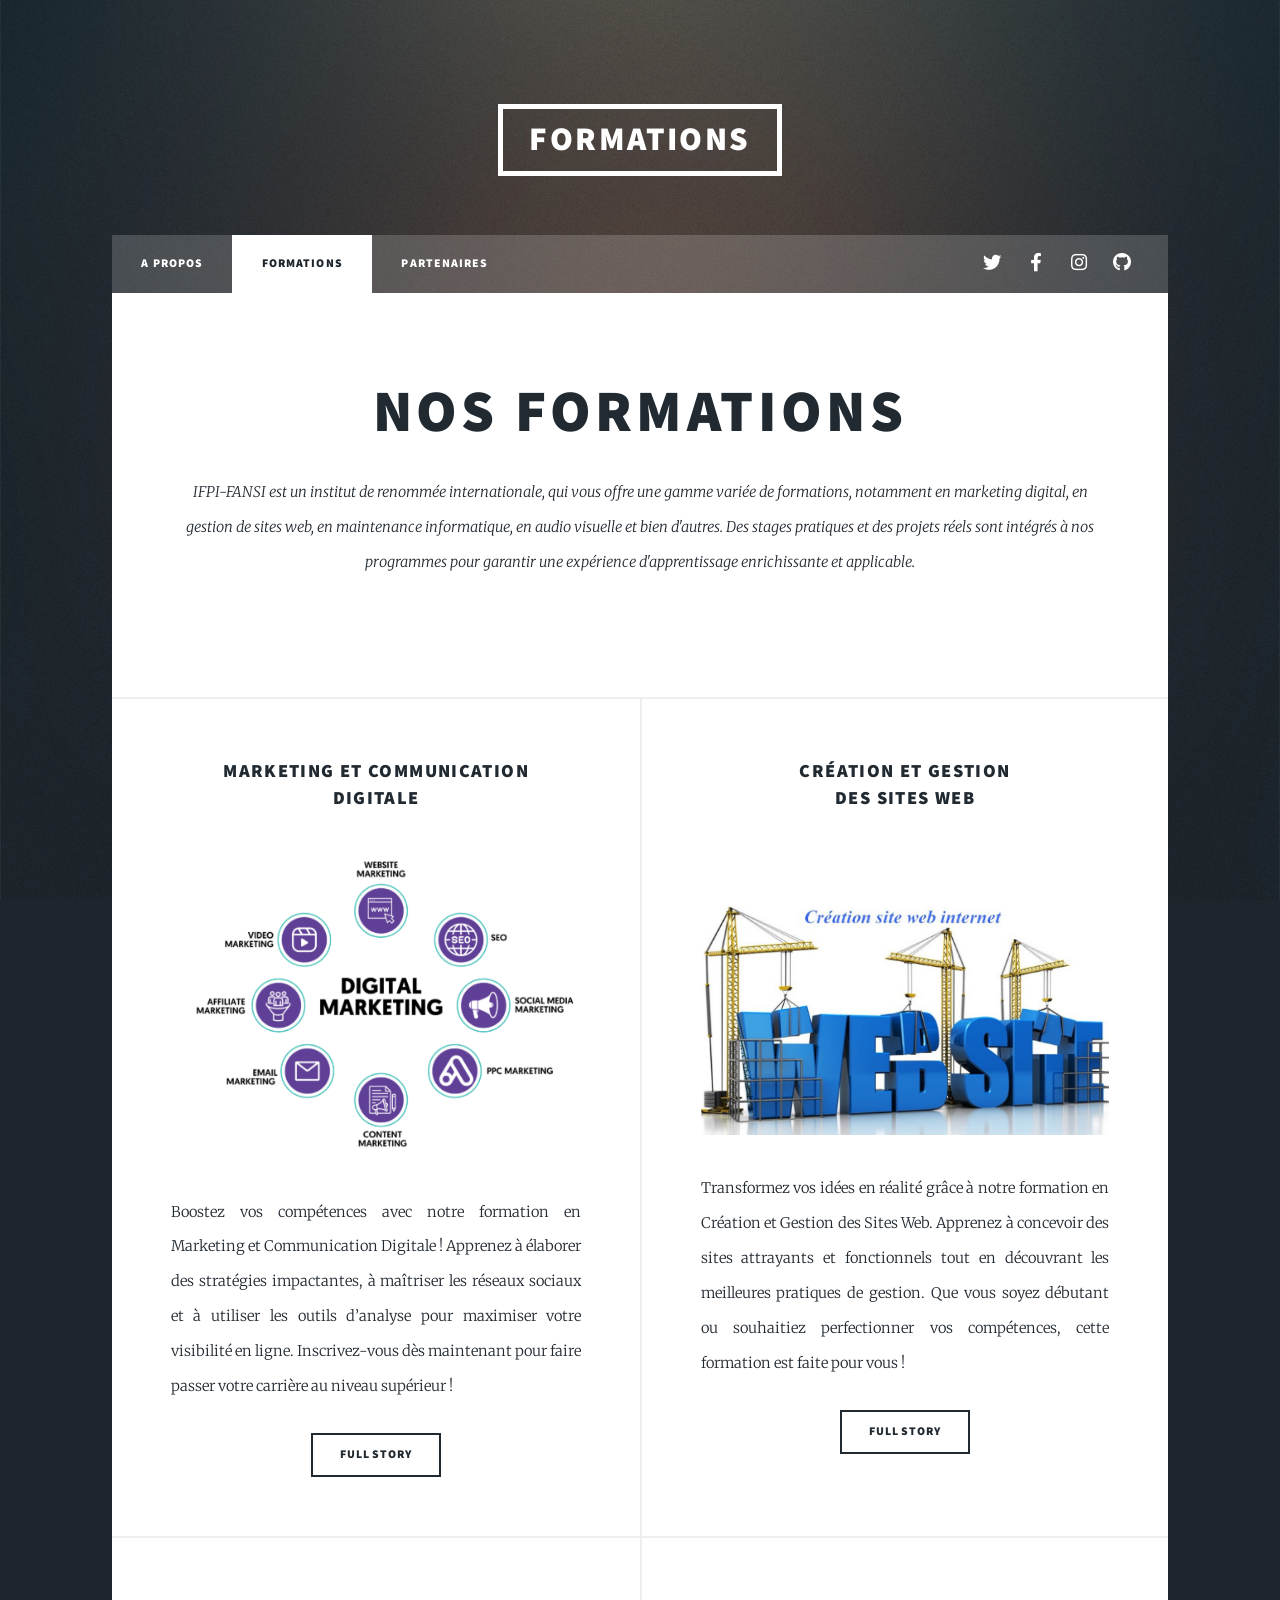
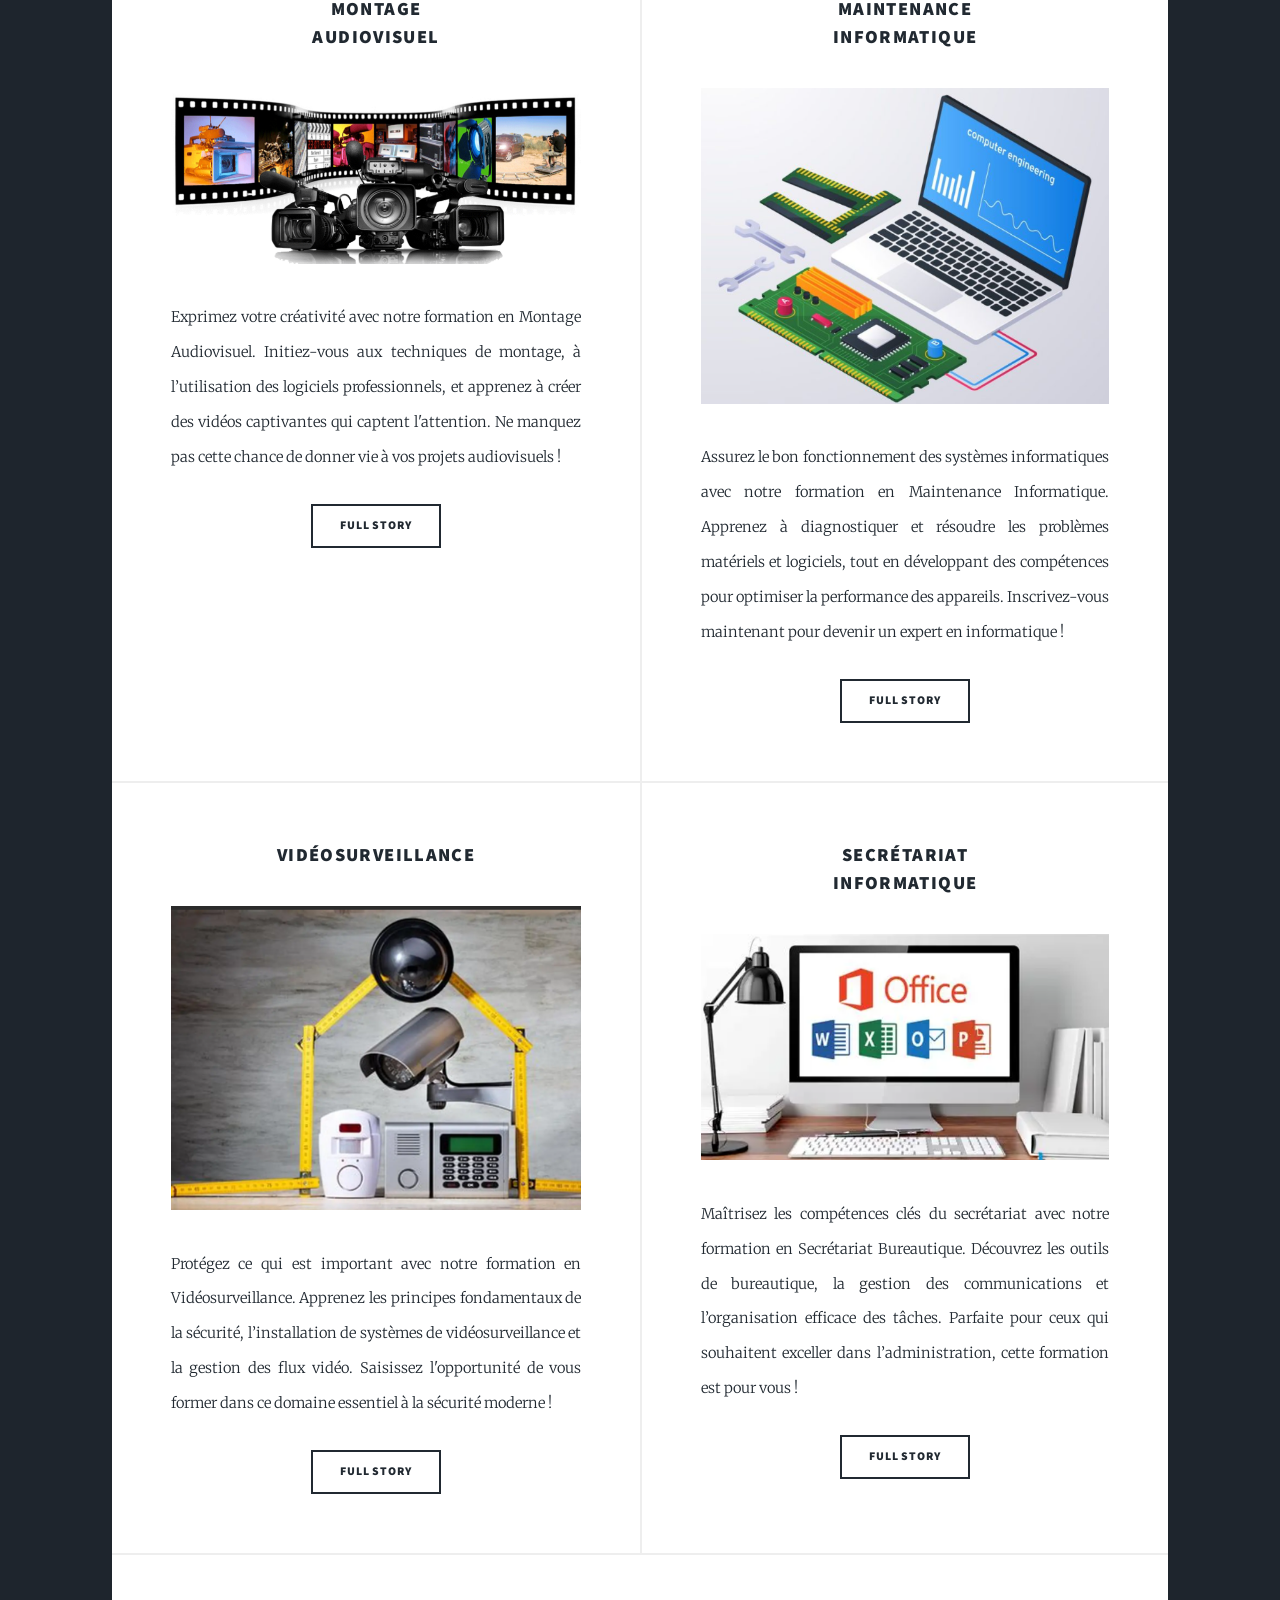
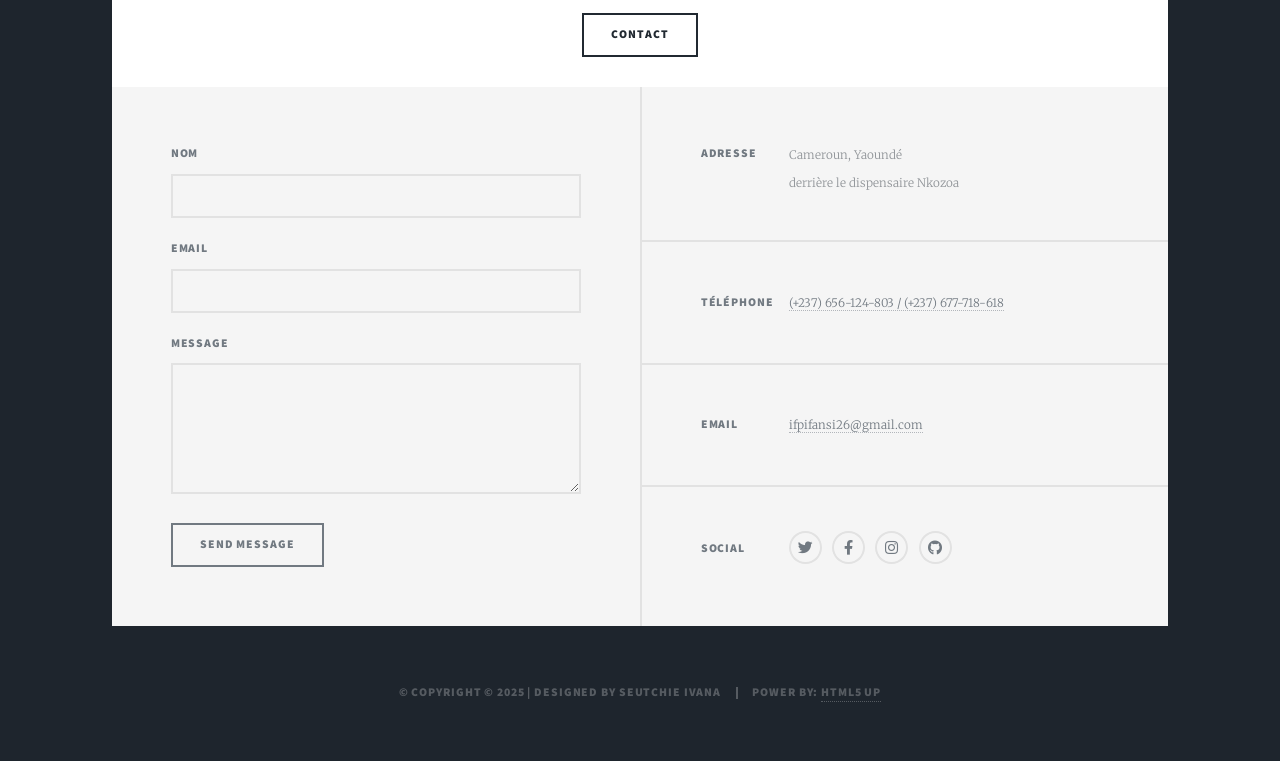
==== commit 11f008a4: "Update generic.html" ====
--- a/generic.html
+++ b/generic.html
@@ -183,9 +183,8 @@
 
 				<!-- Copyright -->
 					<div id="copyright">
-						<ul><li>&copy; Untitled</li><li>Design: <a href="https://html5up.net">HTML5 UP</a></li></ul>
+						<ul><li>&copy; Copyright © 2025 | Designed by SEUTCHIE Ivana</li><li>Power by: <a href="https://html5up.net">HTML5 UP</a></li></ul>
 					</div>
-
 			</div>
 
 		<!-- Scripts -->
@@ -198,4 +197,4 @@
 			<script src="assets/js/main.js"></script>
 
 	</body>
-</html>+</html>
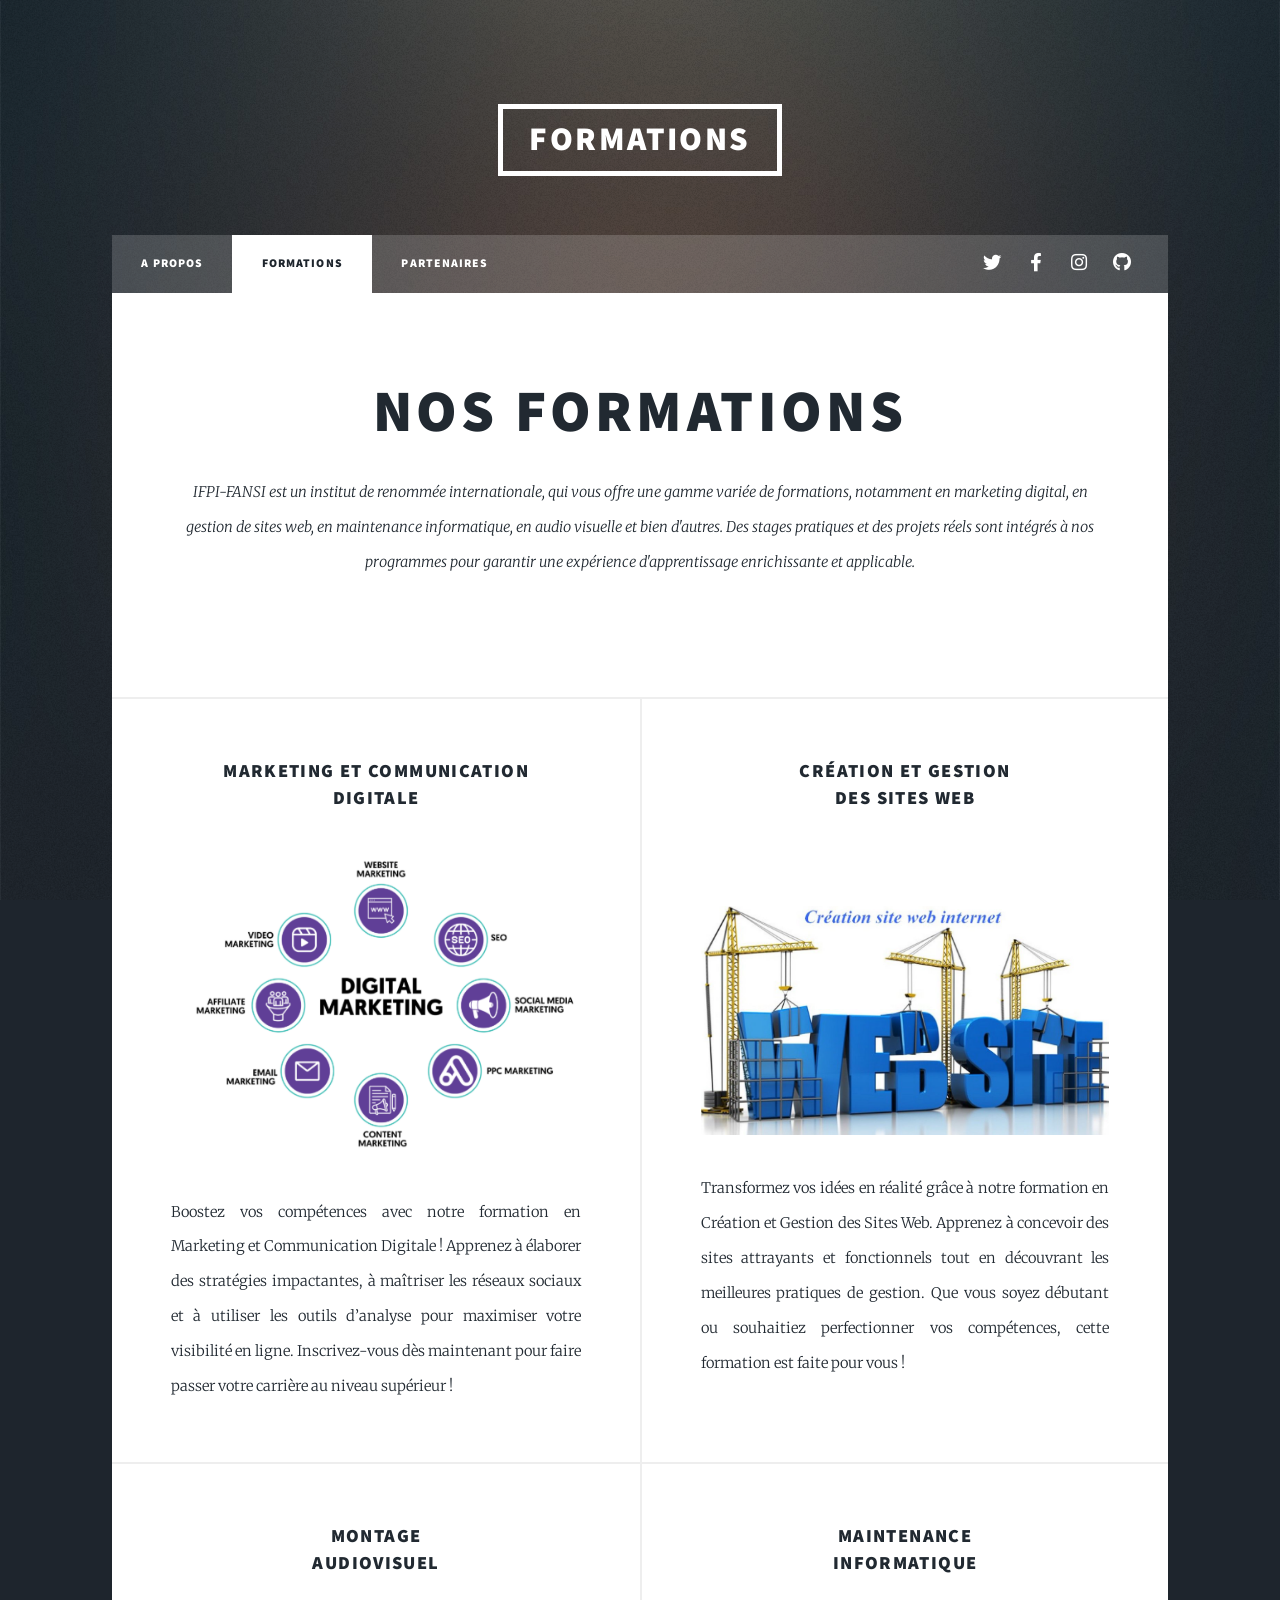
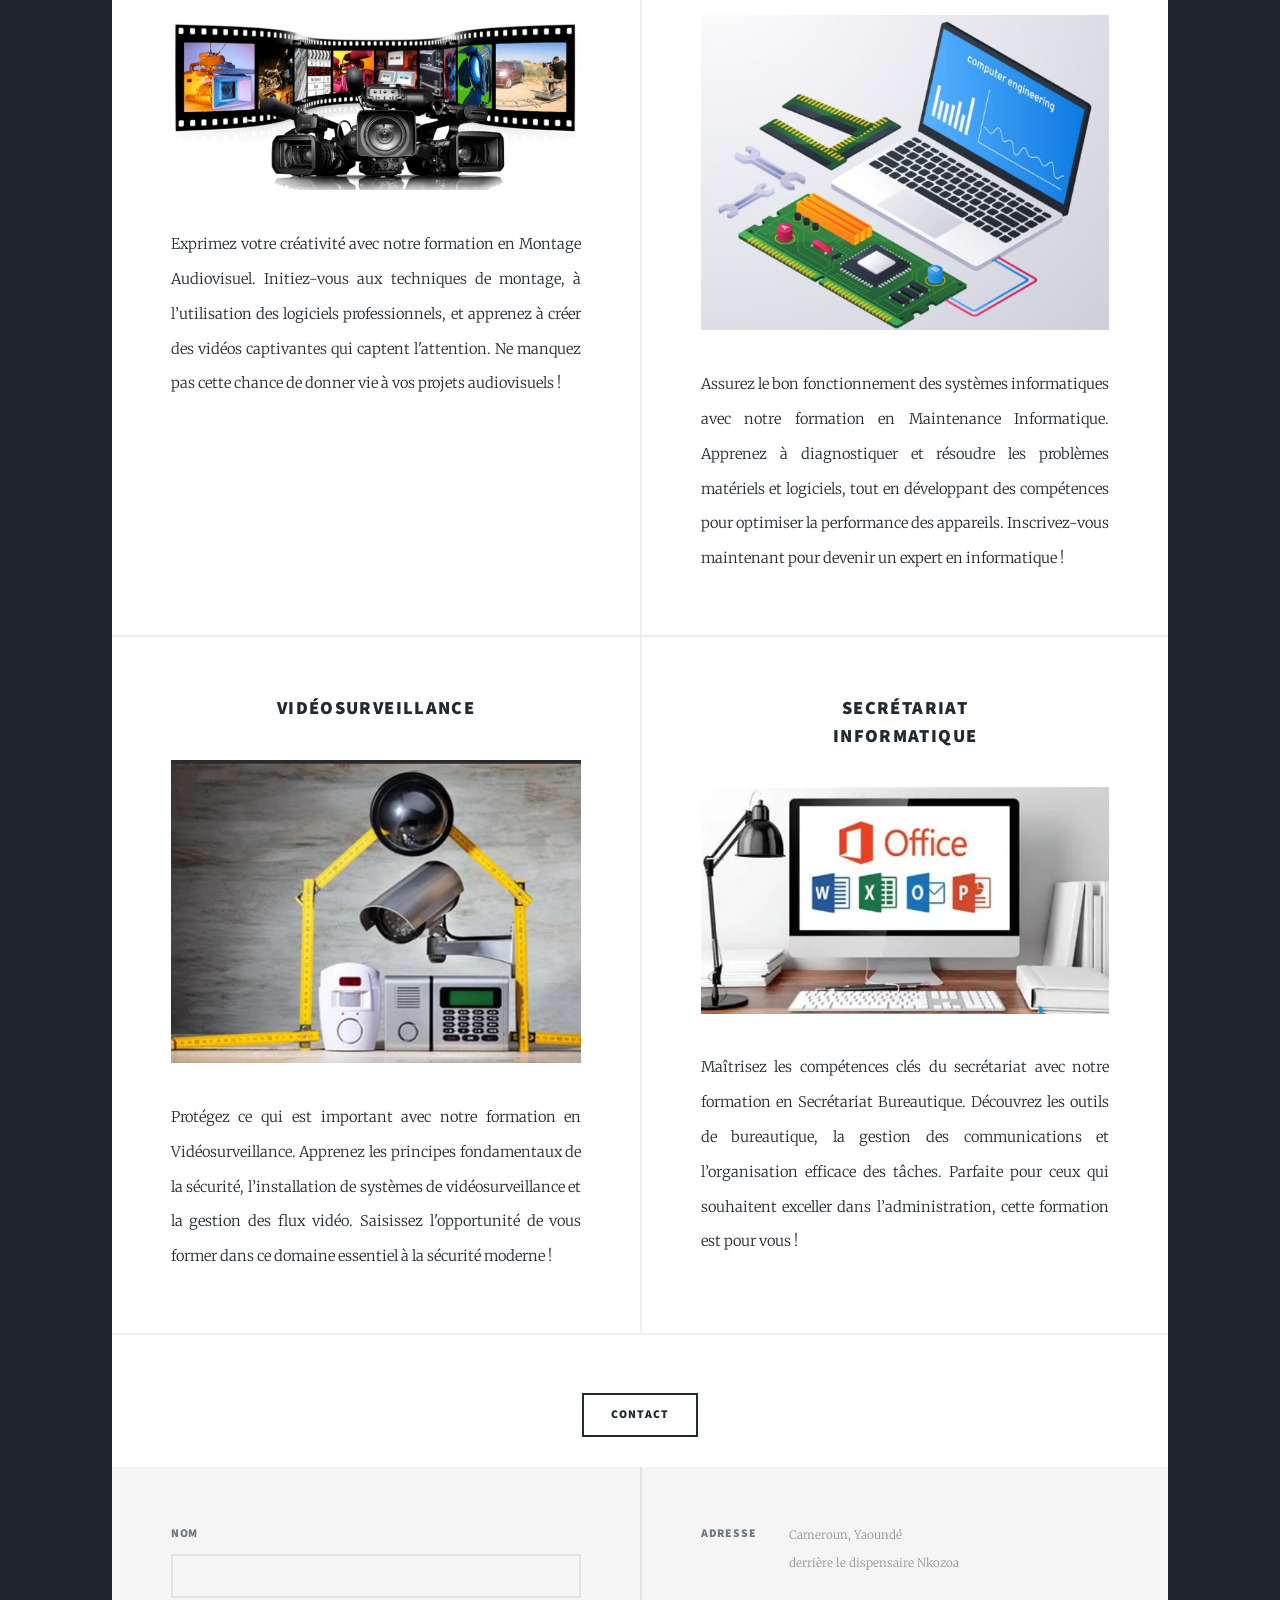
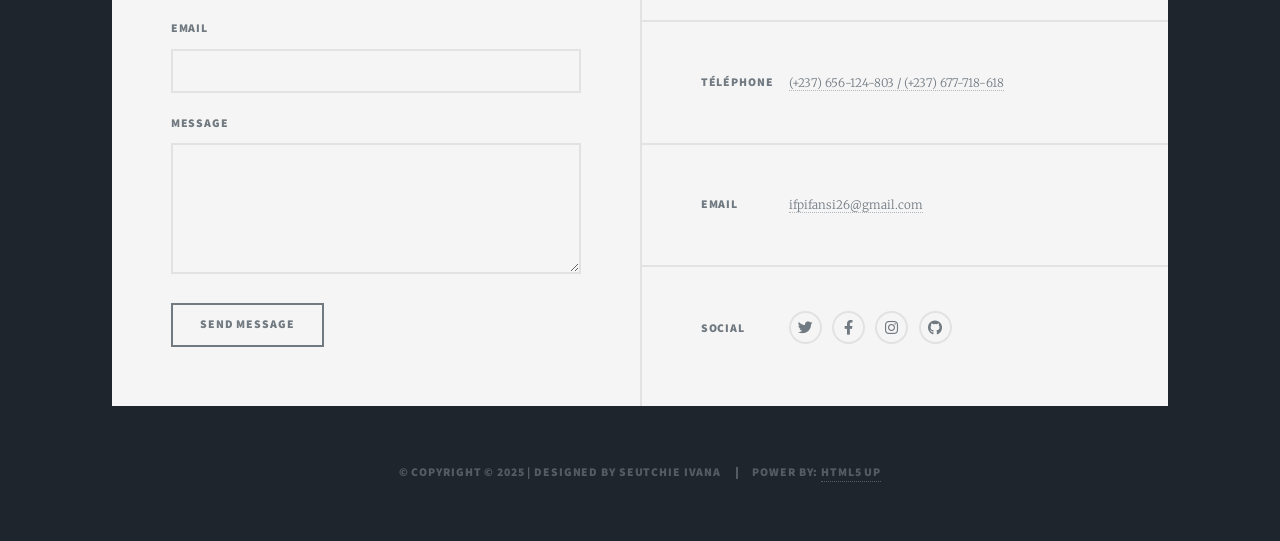
==== commit 8f13bef2: "Remove 'Full Story' buttons from articles Removed 'Full Story' buttons from multiple articles." ====
--- a/generic.html
+++ b/generic.html
@@ -59,9 +59,7 @@
 									</header>
 									<a href="#" class="image fit"><img src="images/pic02.png" alt="" /></a>
 									<p>Boostez vos compétences avec notre formation en Marketing et Communication Digitale ! Apprenez à élaborer des stratégies impactantes, à maîtriser les réseaux sociaux et à utiliser les outils d’analyse pour maximiser votre visibilité en ligne. Inscrivez-vous dès maintenant pour faire passer votre carrière au niveau supérieur !</p>
-									<ul class="actions special">
-										<li><a href="#" class="button">Full Story</a></li>
-									</ul>
+				
 								</article>
 								<article>
 									<header>
@@ -71,9 +69,7 @@
 									</header>
 									<a href="#" class="image fit"><img src="images/pic03.png" alt="" /></a>
 									<p>Transformez vos idées en réalité grâce à notre formation en Création et Gestion des Sites Web. Apprenez à concevoir des sites attrayants et fonctionnels tout en découvrant les meilleures pratiques de gestion. Que vous soyez débutant ou souhaitiez perfectionner vos compétences, cette formation est faite pour vous !</p>
-									<ul class="actions special">
-										<li><a href="#" class="button">Full Story</a></li>
-									</ul>
+									
 								</article>
 								<article>
 									<header>
@@ -83,9 +79,7 @@
 									</header>
 									<a href="#" class="image fit"><img src="images/pic04.png" alt="" /></a>
 									<p>Exprimez votre créativité avec notre formation en Montage Audiovisuel. Initiez-vous aux techniques de montage, à l’utilisation des logiciels professionnels, et apprenez à créer des vidéos captivantes qui captent l'attention. Ne manquez pas cette chance de donner vie à vos projets audiovisuels !</p>
-									<ul class="actions special">
-										<li><a href="#" class="button">Full Story</a></li>
-									</ul>
+									
 								</article>
 								<article>
 									<header>
@@ -95,9 +89,7 @@
 									</header>
 									<a href="#" class="image fit"><img src="images/pic05.png" alt="" /></a>
 									<p>Assurez le bon fonctionnement des systèmes informatiques avec notre formation en Maintenance Informatique. Apprenez à diagnostiquer et résoudre les problèmes matériels et logiciels, tout en développant des compétences pour optimiser la performance des appareils. Inscrivez-vous maintenant pour devenir un expert en informatique !</p>
-									<ul class="actions special">
-										<li><a href="#" class="button">Full Story</a></li>
-									</ul>
+									
 								</article>
 								<article>
 									<header>
@@ -106,9 +98,7 @@
 									</header>
 									<a href="#" class="image fit"><img src="images/pic06.png" alt="" /></a>
 									<p>Protégez ce qui est important avec notre formation en Vidéosurveillance. Apprenez les principes fondamentaux de la sécurité, l’installation de systèmes de vidéosurveillance et la gestion des flux vidéo. Saisissez l'opportunité de vous former dans ce domaine essentiel à la sécurité moderne !</p>
-									<ul class="actions special">
-										<li><a href="#" class="button">Full Story</a></li>
-									</ul>
+									
 								</article>
 								<article>
 									<header>
@@ -118,9 +108,7 @@
 									</header>
 									<a href="#" class="image fit"><img src="images/pic07.png" alt="" /></a>
 									<p>Maîtrisez les compétences clés du secrétariat avec notre formation en Secrétariat Bureautique. Découvrez les outils de bureautique, la gestion des communications et l’organisation efficace des tâches. Parfaite pour ceux qui souhaitent exceller dans l’administration, cette formation est pour vous !</p>
-									<ul class="actions special">
-										<li><a href="#" class="button">Full Story</a></li>
-									</ul>
+									
 								</article>
 							</section>
 
